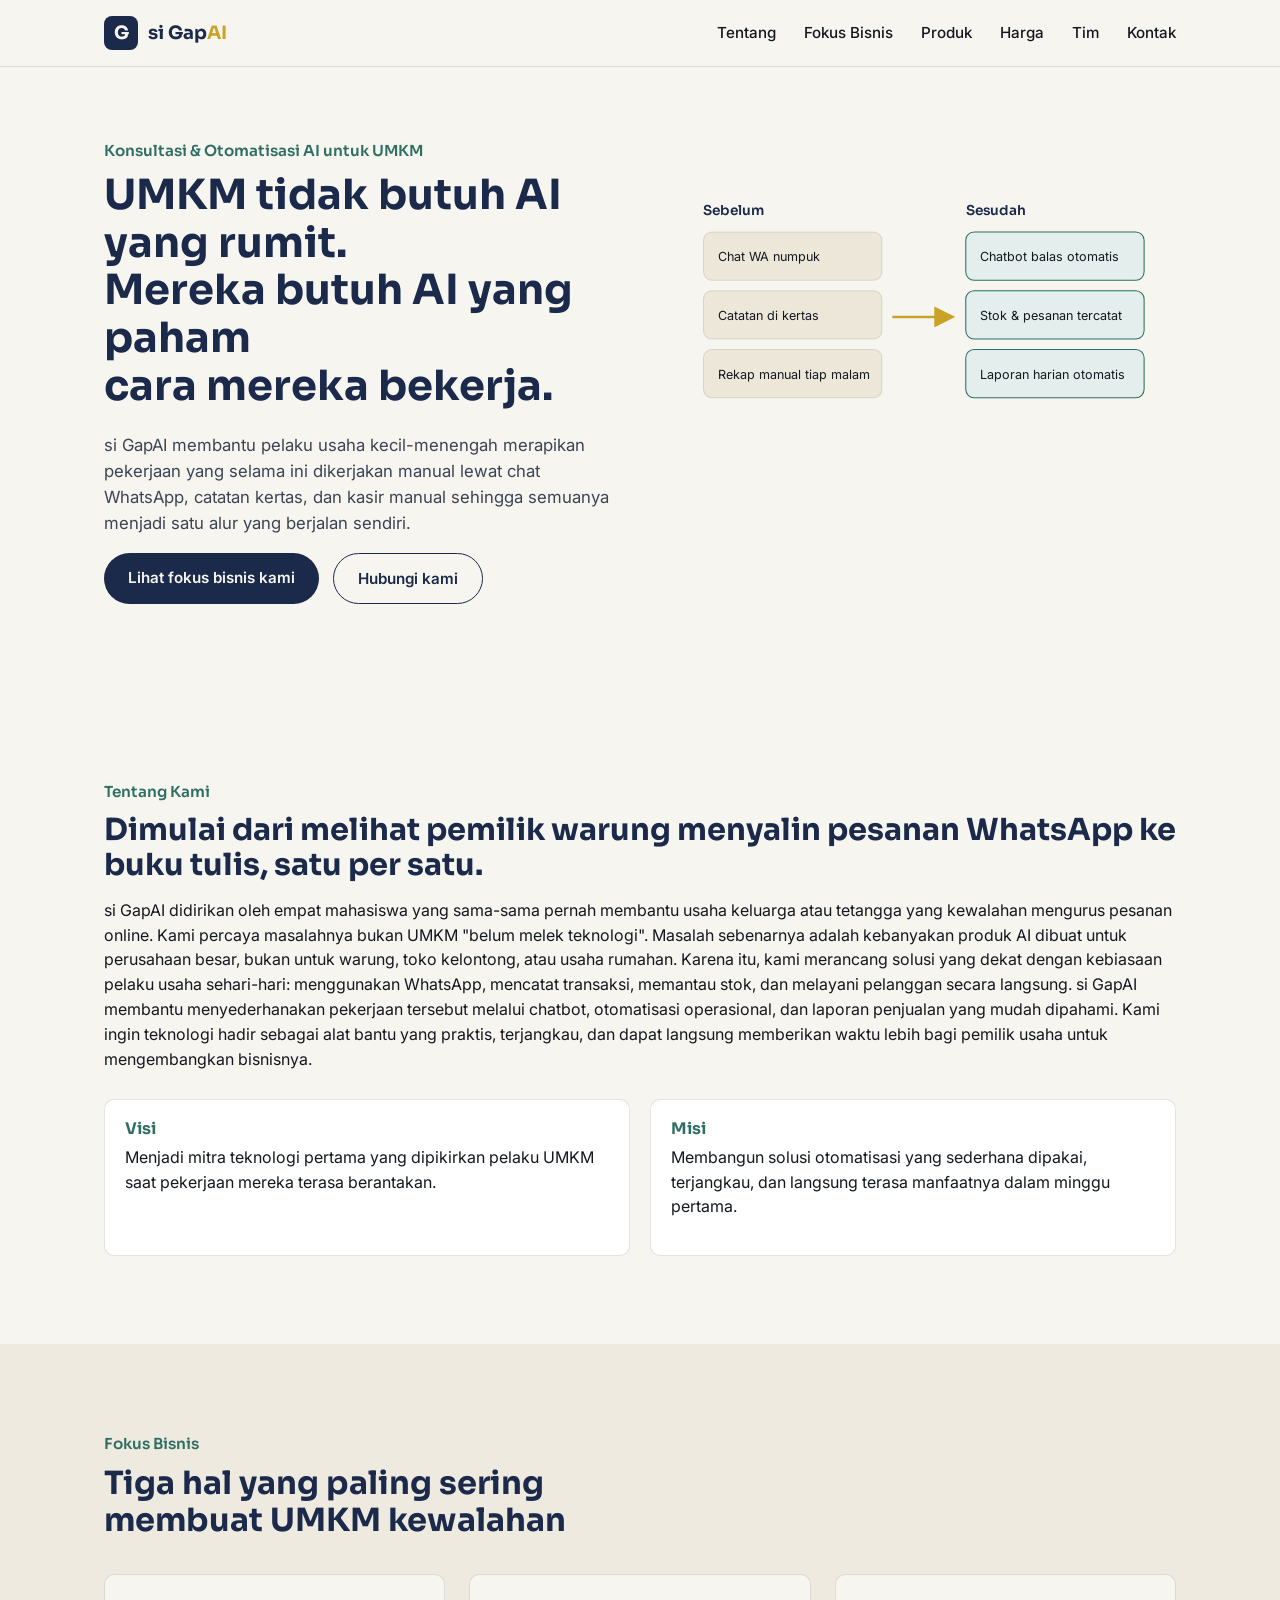
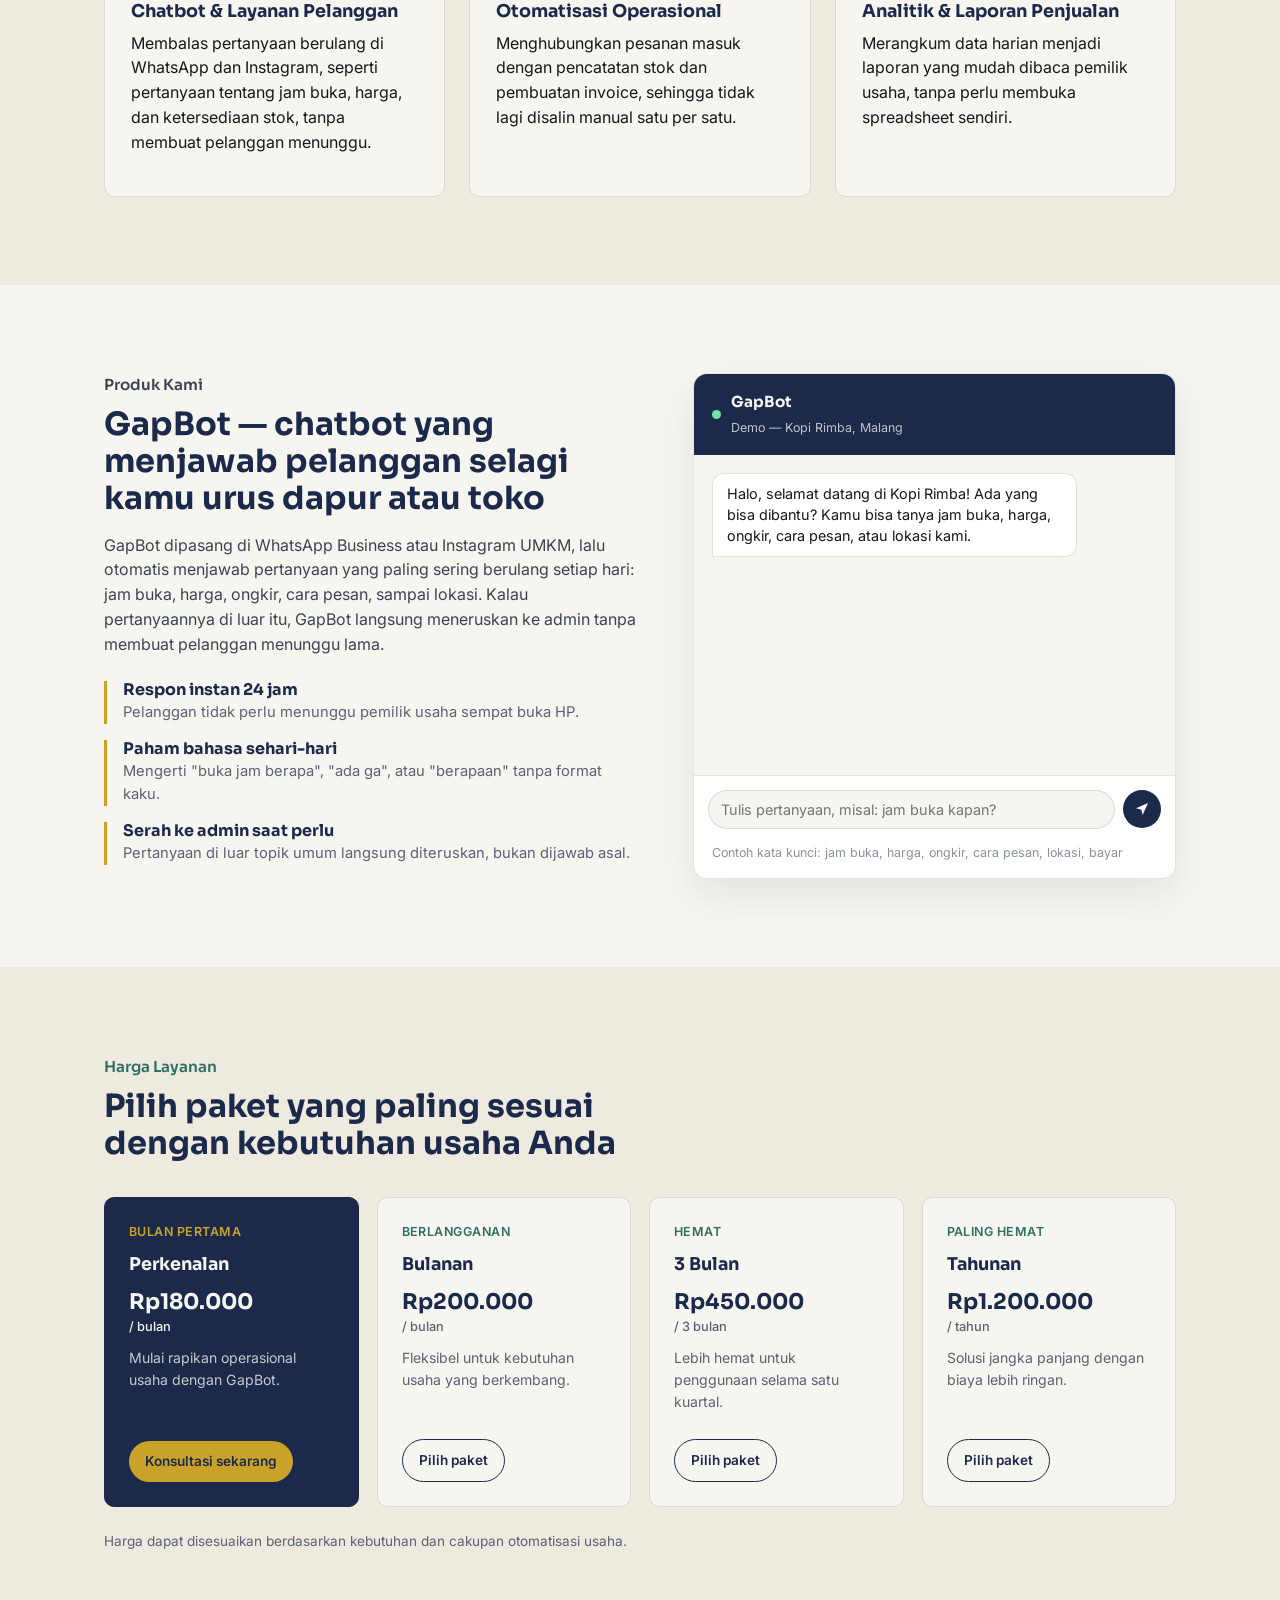
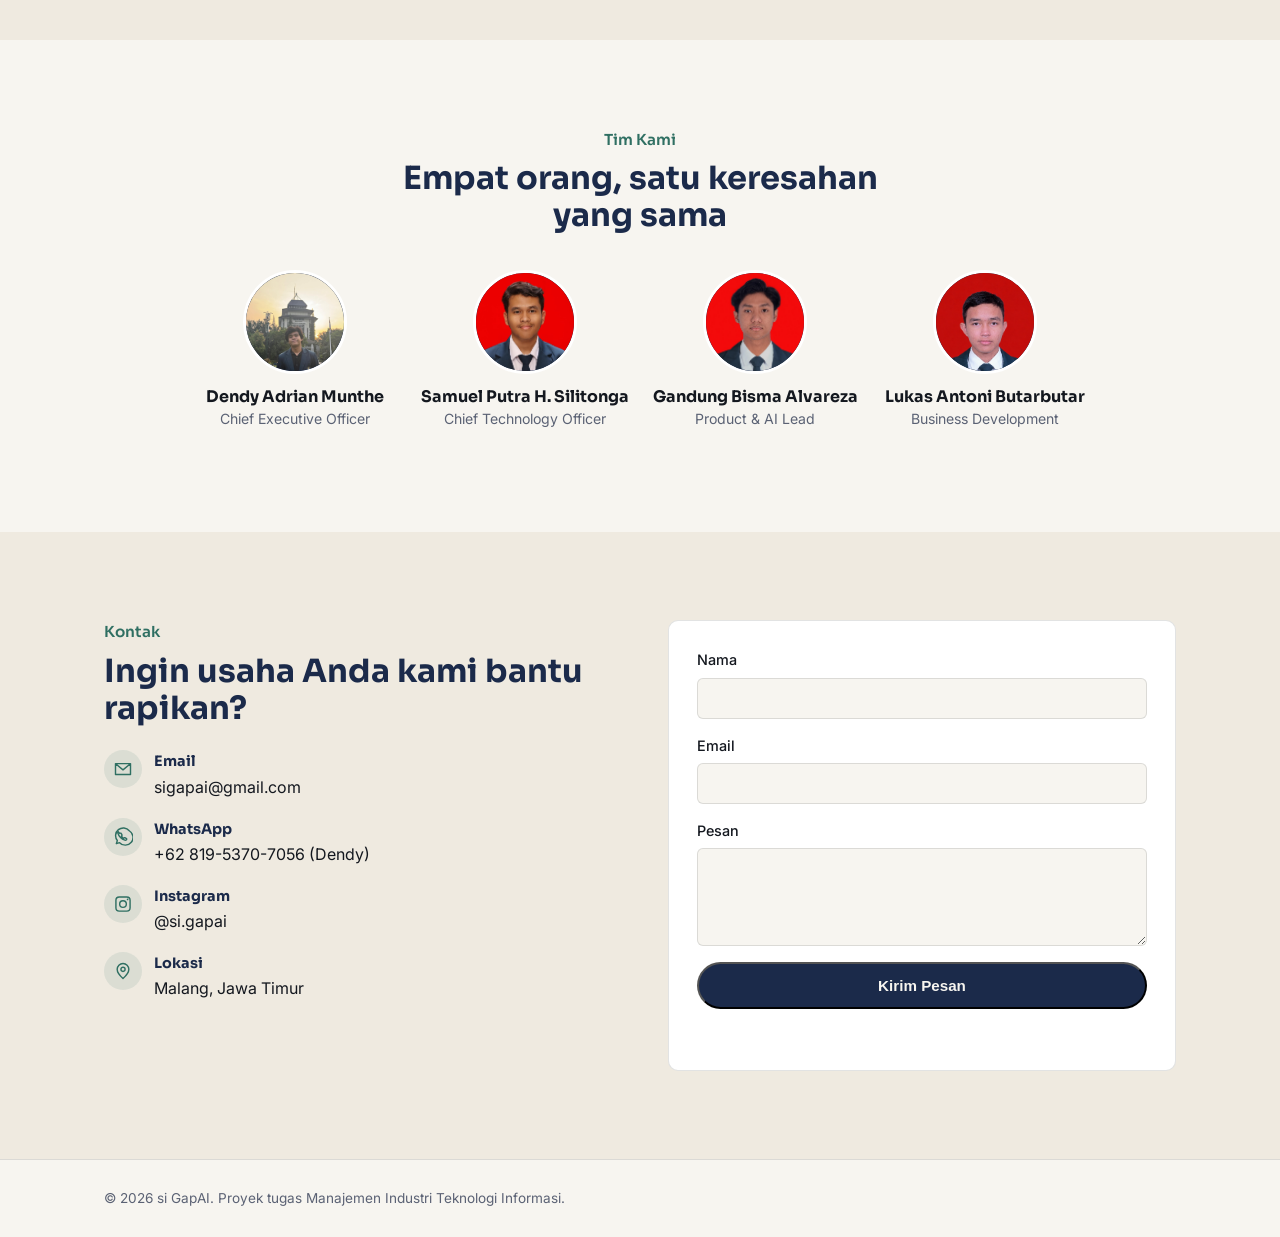
==== index.html @ 4e03546e "penambahan tampilan jasa" ====
<!DOCTYPE html>
<html lang="id">

<head>
  <meta charset="UTF-8">
  <meta name="viewport" content="width=device-width, initial-scale=1.0">
  <title>si GapAI - Konsultasi AI untuk UMKM</title>
  <link rel="preconnect" href="https://fonts.googleapis.com">
  <link rel="preconnect" href="https://fonts.gstatic.com" crossorigin>
  <link
    href="https://fonts.googleapis.com/css2?family=Sora:wght@400;600;700;800&family=Inter:wght@400;500;600&display=swap"
    rel="stylesheet">
  <link rel="stylesheet" href="style.css">
</head>

<body>

  <header class="site-header">
    <div class="wrap header-inner">
      <a href="#beranda" class="brand">
        <span class="brand-mark">G</span>
        <span class="brand-name">si Gap<span class="brand-dot">AI</span></span>
      </a>
      <nav class="main-nav" id="mainNav">
        <a href="#tentang">Tentang</a>
        <a href="#layanan">Fokus Bisnis</a>
        <a href="#produk">Produk</a>
        <a href="#harga">Harga</a>
        <a href="#tim">Tim</a>
        <a href="#kontak">Kontak</a>
      </nav>
      <button class="nav-toggle" id="navToggle" aria-label="Buka menu" aria-expanded="false">
        <span></span><span></span><span></span>
      </button>
    </div>
  </header>

  <main>

    <!-- HERO -->
    <section id="beranda" class="hero">
      <div class="wrap hero-grid">
        <div class="hero-copy">
          <p class="eyebrow">Konsultasi &amp; Otomatisasi AI untuk UMKM</p>
          <h1>UMKM tidak butuh AI yang rumit.<br>Mereka butuh AI yang paham<br>cara mereka bekerja.</h1>
          <p class="hero-sub">si GapAI membantu pelaku usaha kecil-menengah merapikan pekerjaan yang selama ini
            dikerjakan manual lewat chat WhatsApp, catatan kertas, dan kasir manual sehingga semuanya menjadi satu
            alur yang berjalan sendiri.</p>
          <div class="hero-cta">
            <a href="#layanan" class="btn btn-primary">Lihat fokus bisnis kami</a>
            <a href="#kontak" class="btn btn-ghost">Hubungi kami</a>
          </div>
        </div>

        <div class="hero-visual" aria-hidden="true">
          <svg viewBox="0 0 460 340" xmlns="http://www.w3.org/2000/svg" class="flow-svg">
            <!-- Sebelum -->
            <g class="flow-col">
              <text x="10" y="24" class="flow-label">Sebelum</text>
              <rect x="10" y="40" width="170" height="46" rx="8" class="card card-messy" />
              <text x="24" y="68" class="card-text">Chat WA numpuk</text>
              <rect x="10" y="96" width="170" height="46" rx="8" class="card card-messy" />
              <text x="24" y="124" class="card-text">Catatan di kertas</text>
              <rect x="10" y="152" width="170" height="46" rx="8" class="card card-messy" />
              <text x="24" y="180" class="card-text">Rekap manual tiap malam</text>
            </g>

            <!-- Arrow -->
            <path d="M190 121 L 245 121" class="flow-arrow" marker-end="url(#arrowhead)" />

            <!-- Sesudah -->
            <g class="flow-col">
              <text x="260" y="24" class="flow-label">Sesudah</text>
              <rect x="260" y="40" width="170" height="46" rx="8" class="card card-clean" />
              <text x="274" y="68" class="card-text">Chatbot balas otomatis</text>
              <rect x="260" y="96" width="170" height="46" rx="8" class="card card-clean" />
              <text x="274" y="124" class="card-text">Stok &amp; pesanan tercatat</text>
              <rect x="260" y="152" width="170" height="46" rx="8" class="card card-clean" />
              <text x="274" y="180" class="card-text">Laporan harian otomatis</text>
            </g>

            <defs>
              <marker id="arrowhead" markerWidth="8" markerHeight="8" refX="6" refY="4" orient="auto">
                <path d="M0,0 L8,4 L0,8 Z" fill="#C9A227" />
              </marker>
            </defs>
          </svg>
        </div>
      </div>
    </section>

    <!-- TENTANG -->
    <section id="tentang" class="section">
      <div class="wrap about-grid">
        <div class="about-text">
          <p class="eyebrow">Tentang Kami</p>
          <h2>Dimulai dari melihat pemilik warung menyalin pesanan WhatsApp ke buku tulis, satu per satu.</h2>
          <p class="about-description">si GapAI didirikan oleh empat mahasiswa yang sama-sama pernah membantu usaha
            keluarga atau tetangga yang kewalahan mengurus pesanan online. Kami percaya masalahnya bukan UMKM "belum
            melek teknologi". Masalah sebenarnya adalah kebanyakan produk AI dibuat untuk perusahaan besar, bukan untuk
            warung, toko kelontong, atau usaha rumahan. Karena itu, kami merancang solusi yang dekat dengan kebiasaan
            pelaku usaha sehari-hari: menggunakan WhatsApp, mencatat transaksi, memantau stok, dan melayani pelanggan
            secara langsung. si GapAI membantu menyederhanakan pekerjaan tersebut melalui chatbot, otomatisasi
            operasional, dan laporan penjualan yang mudah dipahami. Kami ingin teknologi hadir sebagai alat bantu yang
            praktis, terjangkau, dan dapat langsung memberikan waktu lebih bagi pemilik usaha untuk mengembangkan
            bisnisnya.</p>
          <div class="mission-grid">
            <div class="mission-card">
              <h3>Visi</h3>
              <p>Menjadi mitra teknologi pertama yang dipikirkan pelaku UMKM saat pekerjaan mereka terasa berantakan.
              </p>
            </div>
            <div class="mission-card">
              <h3>Misi</h3>
              <p>Membangun solusi otomatisasi yang sederhana dipakai, terjangkau, dan langsung terasa manfaatnya dalam
                minggu pertama.</p>
            </div>
          </div>
        </div>
      </div>
    </section>

    <!-- LAYANAN / FOKUS BISNIS -->
    <section id="layanan" class="section section-alt">
      <div class="wrap">
        <p class="eyebrow">Fokus Bisnis</p>
        <h2 class="section-title">Tiga hal yang paling sering membuat UMKM kewalahan</h2>
        <div class="service-grid">
          <article class="service-card">
            <h3>Chatbot &amp; Layanan Pelanggan</h3>
            <p>Membalas pertanyaan berulang di WhatsApp dan Instagram, seperti pertanyaan tentang jam buka, harga, dan
              ketersediaan stok, tanpa membuat pelanggan menunggu.</p>
          </article>
          <article class="service-card">
            <h3>Otomatisasi Operasional</h3>
            <p>Menghubungkan pesanan masuk dengan pencatatan stok dan pembuatan invoice, sehingga tidak lagi disalin
              manual satu per satu.</p>
          </article>
          <article class="service-card">
            <h3>Analitik &amp; Laporan Penjualan</h3>
            <p>Merangkum data harian menjadi laporan yang mudah dibaca pemilik usaha, tanpa perlu membuka spreadsheet
              sendiri.</p>
          </article>
        </div>
      </div>
    </section>

    <!-- PRODUK -->
    <section id="produk" class="section">
      <div class="wrap produk-grid">
        <div class="produk-copy">
          <p class="eyebrow">Produk Kami</p>
          <h2 class="section-title">GapBot — chatbot yang menjawab pelanggan selagi kamu urus dapur atau toko</h2>
          <p>GapBot dipasang di WhatsApp Business atau Instagram UMKM, lalu otomatis menjawab pertanyaan yang paling
            sering berulang setiap hari: jam buka, harga, ongkir, cara pesan, sampai lokasi. Kalau pertanyaannya di
            luar itu, GapBot langsung meneruskan ke admin tanpa membuat pelanggan menunggu lama.</p>
          <div class="produk-features">
            <div class="produk-feature">
              <h3>Respon instan 24 jam</h3>
              <p>Pelanggan tidak perlu menunggu pemilik usaha sempat buka HP.</p>
            </div>
            <div class="produk-feature">
              <h3>Paham bahasa sehari-hari</h3>
              <p>Mengerti "buka jam berapa", "ada ga", atau "berapaan" tanpa format kaku.</p>
            </div>
            <div class="produk-feature">
              <h3>Serah ke admin saat perlu</h3>
              <p>Pertanyaan di luar topik umum langsung diteruskan, bukan dijawab asal.</p>
            </div>
          </div>
        </div>

        <div class="demo-widget">
          <div class="demo-header">
            <span class="demo-dot"></span>
            <div>
              <strong>GapBot</strong>
              <span class="demo-sub">Demo — Kopi Rimba, Malang</span>
            </div>
          </div>
          <div class="demo-body" id="demoBody">
            <div class="demo-msg demo-msg-bot">
              Halo, selamat datang di Kopi Rimba! Ada yang bisa dibantu? Kamu bisa tanya jam buka, harga, ongkir, cara
              pesan, atau lokasi kami.
            </div>
          </div>
          <form class="demo-input" id="demoForm">
            <input type="text" id="demoInput" placeholder="Tulis pertanyaan, misal: jam buka kapan?" autocomplete="off">
            <button type="submit" aria-label="Kirim">
              <svg viewBox="0 0 24 24"><path d="M3 11l18-8-8 18-2-8-8-2Z" /></svg>
            </button>
          </form>
          <p class="demo-note">Contoh kata kunci: jam buka, harga, ongkir, cara pesan, lokasi, bayar</p>
        </div>
      </div>
    </section>

    <!-- HARGA -->
    <section id="harga" class="section section-alt">
      <div class="wrap">
        <p class="eyebrow">Harga Layanan</p>
        <h2 class="section-title">Pilih paket yang paling sesuai dengan kebutuhan usaha Anda</h2>
        <div class="pricing-grid">
          <article class="pricing-card pricing-card-featured">
            <p class="pricing-label">Bulan pertama</p>
            <h3>Perkenalan</h3>
            <p class="pricing-price">Rp180.000 <span>/ bulan</span></p>
            <p class="pricing-description">Mulai rapikan operasional usaha dengan GapBot.</p>
            <a href="#kontak" class="btn btn-primary">Konsultasi sekarang</a>
          </article>
          <article class="pricing-card">
            <p class="pricing-label">Berlangganan</p>
            <h3>Bulanan</h3>
            <p class="pricing-price">Rp200.000 <span>/ bulan</span></p>
            <p class="pricing-description">Fleksibel untuk kebutuhan usaha yang berkembang.</p>
            <a href="#kontak" class="btn btn-ghost">Pilih paket</a>
          </article>
          <article class="pricing-card">
            <p class="pricing-label">Hemat</p>
            <h3>3 Bulan</h3>
            <p class="pricing-price">Rp450.000 <span>/ 3 bulan</span></p>
            <p class="pricing-description">Lebih hemat untuk penggunaan selama satu kuartal.</p>
            <a href="#kontak" class="btn btn-ghost">Pilih paket</a>
          </article>
          <article class="pricing-card">
            <p class="pricing-label">Paling hemat</p>
            <h3>Tahunan</h3>
            <p class="pricing-price">Rp1.200.000 <span>/ tahun</span></p>
            <p class="pricing-description">Solusi jangka panjang dengan biaya lebih ringan.</p>
            <a href="#kontak" class="btn btn-ghost">Pilih paket</a>
          </article>
        </div>
        <p class="pricing-note">Harga dapat disesuaikan berdasarkan kebutuhan dan cakupan otomatisasi usaha.</p>
      </div>
    </section>

    <!-- TIM -->
    <section id="tim" class="section">
      <div class="wrap">
        <p class="eyebrow">Tim Kami</p>
        <h2 class="section-title">Empat orang, satu keresahan yang sama</h2>
        <div class="team-grid">
          <div class="team-card">
            <img class="team-photo" src="pfp/Dendy.jpeg" alt="Foto Dendy">
            <h3>Dendy Adrian Munthe</h3>
            <p class="team-role">Chief Executive Officer</p>
          </div>
          <div class="team-card">
            <img class="team-photo" src="pfp/samuel.jpeg" alt="Foto Samuel">
            <h3>Samuel Putra H. Silitonga</h3>
            <p class="team-role">Chief Technology Officer</p>
          </div>
          <div class="team-card">
            <img class="team-photo" src="pfp/alva.jpeg" alt="Foto Alva">
            <h3>Gandung Bisma Alvareza</h3>
            <p class="team-role">Product &amp; AI Lead</p>
          </div>
          <div class="team-card">
            <img class="team-photo" src="pfp/Lukas.jpeg" alt="Foto Lukas ">
            <h3>Lukas Antoni Butarbutar </h3>
            <p class="team-role">Business Development</p>
          </div>
        </div>
      </div>
    </section>

    <!-- KONTAK -->
    <section id="kontak" class="section section-alt">
      <div class="wrap kontak-grid">
        <div>
          <p class="eyebrow">Kontak</p>
          <h2 class="section-title">Ingin usaha Anda kami bantu rapikan?</h2>
          <ul class="contact-list">
            <li>
              <span class="contact-icon" aria-hidden="true">
                <svg viewBox="0 0 24 24" role="img"><path d="M3 5.5h18v13H3zM3.5 6l8.5 7 8.5-7" /></svg>
              </span>
              <span><strong>Email</strong>sigapai@gmail.com</span>
            </li>
            <li>
              <span class="contact-icon" aria-hidden="true">
                <svg viewBox="0 0 24 24" role="img"><path d="M19.5 4.5A9.2 9.2 0 0 0 5.2 16.2L4 20l3.9-1.2A9.3 9.3 0 1 0 19.5 4.5Z" /><path d="M8.2 7.7c.2-.4.4-.4.7-.4h.6c.2 0 .4.1.5.4l.8 1.9c.1.3.1.5-.1.7l-.6.7c.6 1.1 1.5 2 2.6 2.6l.7-.6c.2-.2.4-.2.7-.1l1.9.8c.3.1.4.3.4.5v.6c0 .3-.1.5-.4.7-.5.3-1.2.4-1.8.2-2.1-.6-3.8-1.7-5.2-3.2-1.5-1.4-2.6-3.1-3.2-5.2-.2-.6-.1-1.3.2-1.8Z" /></svg>
              </span>
              <span><strong>WhatsApp</strong>+62 819-5370-7056 (Dendy)</span>
            </li>
            <li>
              <span class="contact-icon" aria-hidden="true">
                <svg viewBox="0 0 24 24" role="img"><rect x="3.5" y="3.5" width="17" height="17" rx="4" /><circle cx="12" cy="12" r="4" /><circle cx="17.5" cy="6.5" r="1" class="icon-fill" /></svg>
              </span>
              <span><strong>Instagram</strong>@si.gapai</span>
            </li>
            <li>
              <span class="contact-icon" aria-hidden="true">
                <svg viewBox="0 0 24 24" role="img"><path d="M19 10c0 5-7 11-7 11S5 15 5 10a7 7 0 1 1 14 0Z" /><circle cx="12" cy="10" r="2.5" /></svg>
              </span>
              <span><strong>Lokasi</strong>Malang, Jawa Timur</span>
            </li>
          </ul>
        </div>
        <form class="contact-form" id="contactForm">
          <label>Nama
            <input type="text" name="nama" required>
          </label>
          <label>Email
            <input type="email" name="email" required>
          </label>
          <label>Pesan
            <textarea name="pesan" rows="4" required></textarea>
          </label>
          <button type="submit" class="btn btn-primary">Kirim Pesan</button>
          <p class="form-note" id="formNote"></p>
        </form>
      </div>
    </section>

  </main>

  <footer class="site-footer">
    <div class="wrap">
      <p>&copy; 2026 si GapAI. Proyek tugas Manajemen Industri Teknologi Informasi.</p>
    </div>
  </footer>

  <script src="script.js"></script>
</body>

</html>
---- style.css ----
:root {
  --ink: #14181F;
  --indigo: #1B2A4A;
  --indigo-soft: #24365E;
  --cream: #F7F5F0;
  --gold: #C9A227;
  --teal: #2F6F62;
  --line: rgba(20, 24, 31, 0.12);
  --radius: 10px;
  --font-display: 'Sora', sans-serif;
  --font-body: 'Inter', sans-serif;
}

* { box-sizing: border-box; }

html { scroll-behavior: smooth; }

body {
  margin: 0;
  font-family: var(--font-body);
  color: var(--ink);
  background: var(--cream);
  line-height: 1.55;
}

h1, h2, h3 {
  font-family: var(--font-display);
  line-height: 1.15;
  margin: 0 0 0.5em;
}

p { margin: 0 0 1em; }

a { color: inherit; }

.wrap {
  max-width: 1120px;
  margin: 0 auto;
  padding: 0 24px;
}

.eyebrow {
  font-family: var(--font-display);
  font-weight: 600;
  color: var(--teal);
  margin-bottom: 0.6em;
  font-size: 0.95rem;
}

/* HEADER */
.site-header {
  position: sticky;
  top: 0;
  z-index: 50;
  background: rgba(247, 245, 240, 0.92);
  backdrop-filter: blur(6px);
  border-bottom: 1px solid var(--line);
}

.header-inner {
  display: flex;
  align-items: center;
  justify-content: space-between;
  padding-top: 16px;
  padding-bottom: 16px;
}

.brand {
  display: flex;
  align-items: center;
  gap: 10px;
  text-decoration: none;
  font-family: var(--font-display);
  font-weight: 700;
  font-size: 1.15rem;
  color: var(--indigo);
}

.brand-mark {
  display: grid;
  place-items: center;
  width: 34px;
  height: 34px;
  border-radius: 8px;
  background: var(--indigo);
  color: var(--cream);
}

.brand-dot { color: var(--gold); }

.main-nav { display: flex; gap: 28px; }

.main-nav a {
  text-decoration: none;
  font-weight: 500;
  font-size: 0.95rem;
  color: var(--ink);
}

.main-nav a:hover { color: var(--teal); }

.nav-toggle {
  display: none;
  flex-direction: column;
  gap: 5px;
  background: none;
  border: none;
  cursor: pointer;
  padding: 6px;
}

.nav-toggle span {
  width: 22px;
  height: 2px;
  background: var(--ink);
}

/* HERO */
.hero { padding: 72px 0 88px; }

.hero-grid {
  display: grid;
  grid-template-columns: 1.05fr 0.95fr;
  gap: 56px;
  align-items: center;
}

.hero h1 {
  font-size: clamp(1.9rem, 3.4vw, 2.6rem);
  color: var(--indigo);
}

.hero-sub {
  max-width: 46ch;
  color: #3C4453;
  font-size: 1.05rem;
}

.hero-cta { display: flex; gap: 14px; margin-top: 8px; flex-wrap: wrap; }

.btn {
  display: inline-block;
  padding: 13px 24px;
  border-radius: 999px;
  font-weight: 600;
  text-decoration: none;
  font-size: 0.95rem;
  transition: transform 0.15s ease;
}

.btn-primary { background: var(--indigo); color: var(--cream); }
.btn-primary:hover { background: var(--indigo-soft); }

.btn-ghost {
  background: transparent;
  border: 1.5px solid var(--indigo);
  color: var(--indigo);
}
.btn-ghost:hover { background: rgba(27, 42, 74, 0.06); }

.flow-svg { width: 100%; height: auto; }
.flow-label {
  font-family: var(--font-display);
  font-weight: 600;
  font-size: 13px;
  fill: var(--indigo);
}
.card-messy { fill: #EDE7DA; stroke: var(--line); }
.card-clean { fill: #E4EEEC; stroke: var(--teal); }
.card-text {
  font-family: var(--font-body);
  font-size: 12px;
  fill: var(--ink);
}
.flow-arrow { stroke: var(--gold); stroke-width: 2.5; fill: none; }

/* SECTIONS */
.section { padding: 88px 0; }
.section-alt { background: #EFEAE0; }

.section-title {
  font-size: clamp(1.5rem, 2.6vw, 2rem);
  color: var(--indigo);
  max-width: 22ch;
}

/* ABOUT */
.about-grid {
  display: grid;
  grid-template-columns: minmax(0, 1fr);
}

.about-text h2 {
  font-size: clamp(1.4rem, 2.4vw, 1.9rem);
  color: var(--indigo);
}

.about-description {
  text-align: left;
  text-justify: inter-word;
}

.mission-grid {
  display: grid;
  grid-template-columns: 1fr 1fr;
  gap: 20px;
  margin-top: 28px;
}

.mission-card {
  background: white;
  border: 1px solid var(--line);
  border-radius: var(--radius);
  padding: 20px;
}

.mission-card h3 {
  font-size: 1rem;
  color: var(--teal);
  margin-bottom: 6px;
}

.timeline {
  list-style: none;
  margin: 0;
  padding: 0 0 0 22px;
  border-left: 2px solid var(--line);
}

.timeline li {
  position: relative;
  padding: 0 0 32px 22px;
}

.timeline li:last-child { padding-bottom: 0; }

.tl-dot {
  position: absolute;
  left: -29px;
  top: 4px;
  width: 12px;
  height: 12px;
  border-radius: 50%;
  background: var(--gold);
  border: 2px solid var(--cream);
}

.tl-year {
  display: block;
  font-family: var(--font-display);
  font-weight: 700;
  color: var(--indigo);
  margin-bottom: 4px;
}

/* PRODUK */
.produk-grid {
  display: grid;
  grid-template-columns: 1.05fr 0.95fr;
  gap: 56px;
  align-items: start;
}

.produk-copy p { color: #3C4453; }

.produk-features {
  display: grid;
  gap: 16px;
  margin-top: 24px;
}

.produk-feature {
  border-left: 3px solid var(--gold);
  padding-left: 16px;
}

.produk-feature h3 {
  font-size: 1rem;
  color: var(--indigo);
  margin-bottom: 2px;
}

.produk-feature p {
  margin: 0;
  font-size: 0.92rem;
  color: #5B6274;
}

.demo-widget {
  background: white;
  border: 1px solid var(--line);
  border-radius: 14px;
  overflow: hidden;
  box-shadow: 0 16px 36px rgba(20, 24, 31, 0.08);
  display: flex;
  flex-direction: column;
}

.demo-header {
  display: flex;
  align-items: center;
  gap: 10px;
  padding: 16px 18px;
  background: var(--indigo);
  color: var(--cream);
}

.demo-header strong {
  font-family: var(--font-display);
  display: block;
  font-size: 0.95rem;
}

.demo-sub {
  font-size: 0.78rem;
  opacity: 0.75;
}

.demo-dot {
  width: 9px;
  height: 9px;
  border-radius: 50%;
  background: #6FE3A3;
  flex-shrink: 0;
}

.demo-body {
  padding: 18px;
  display: flex;
  flex-direction: column;
  gap: 10px;
  height: 320px;
  overflow-y: auto;
  background: var(--cream);
}

.demo-msg {
  max-width: 82%;
  padding: 10px 14px;
  border-radius: 12px;
  font-size: 0.9rem;
  line-height: 1.45;
}

.demo-msg-bot {
  align-self: flex-start;
  background: white;
  border: 1px solid var(--line);
  border-bottom-left-radius: 2px;
}

.demo-msg-user {
  align-self: flex-end;
  background: var(--indigo);
  color: var(--cream);
  border-bottom-right-radius: 2px;
}

.demo-msg-typing {
  align-self: flex-start;
  background: white;
  border: 1px solid var(--line);
  border-bottom-left-radius: 2px;
  display: flex;
  gap: 4px;
  padding: 12px 14px;
}

.demo-msg-typing span {
  width: 6px;
  height: 6px;
  border-radius: 50%;
  background: #A8AFBD;
  animation: typingBounce 1s infinite ease-in-out;
}

.demo-msg-typing span:nth-child(2) { animation-delay: 0.15s; }
.demo-msg-typing span:nth-child(3) { animation-delay: 0.3s; }

@keyframes typingBounce {
  0%, 60%, 100% { transform: translateY(0); opacity: 0.5; }
  30% { transform: translateY(-3px); opacity: 1; }
}

.demo-input {
  display: flex;
  gap: 8px;
  padding: 14px;
  border-top: 1px solid var(--line);
  background: white;
}

.demo-input input {
  flex: 1;
  font-family: var(--font-body);
  font-size: 0.9rem;
  padding: 10px 12px;
  border: 1px solid var(--line);
  border-radius: 999px;
  background: var(--cream);
}

.demo-input input:focus {
  outline: 2px solid var(--teal);
  outline-offset: 1px;
}

.demo-input button {
  display: grid;
  place-items: center;
  width: 38px;
  height: 38px;
  flex-shrink: 0;
  border: none;
  border-radius: 50%;
  background: var(--indigo);
  cursor: pointer;
}

.demo-input button svg {
  width: 16px;
  height: 16px;
  fill: var(--cream);
}

.demo-note {
  padding: 0 18px 16px;
  margin: 0;
  font-size: 0.78rem;
  color: #8990A0;
  background: white;
}

/* SERVICES */
.service-grid {
  display: grid;
  grid-template-columns: repeat(3, 1fr);
  gap: 24px;
  margin-top: 36px;
}

.service-card {
  background: var(--cream);
  border: 1px solid var(--line);
  border-radius: var(--radius);
  padding: 26px;
}

.service-card h3 {
  font-size: 1.1rem;
  color: var(--indigo);
}

.service-note {
  margin-top: 28px;
  color: #5B6274;
  font-size: 0.92rem;
}

/* PRICING */
.pricing-grid {
  display: grid;
  grid-template-columns: repeat(4, 1fr);
  gap: 18px;
  margin-top: 36px;
}

.pricing-card {
  display: flex;
  flex-direction: column;
  align-items: flex-start;
  background: var(--cream);
  border: 1px solid var(--line);
  border-radius: var(--radius);
  padding: 24px;
}

.pricing-card-featured {
  background: var(--indigo);
  color: var(--cream);
  border-color: var(--indigo);
}

.pricing-label {
  margin-bottom: 12px;
  font-size: 0.78rem;
  font-weight: 600;
  color: var(--teal);
  text-transform: uppercase;
  letter-spacing: 0.04em;
}

.pricing-card-featured .pricing-label { color: var(--gold); }

.pricing-card h3 {
  color: var(--indigo);
  font-size: 1.1rem;
  margin-bottom: 14px;
}

.pricing-card-featured h3 { color: var(--cream); }

.pricing-price {
  margin-bottom: 12px;
  color: var(--indigo);
  font-family: var(--font-display);
  font-size: 1.35rem;
  font-weight: 700;
  line-height: 1.25;
}

.pricing-price span {
  display: block;
  margin-top: 4px;
  color: #5B6274;
  font-family: var(--font-body);
  font-size: 0.8rem;
  font-weight: 500;
}

.pricing-card-featured .pricing-price,
.pricing-card-featured .pricing-price span { color: var(--cream); }

.pricing-description {
  flex: 1;
  color: #5B6274;
  font-size: 0.88rem;
}

.pricing-card-featured .pricing-description { color: rgba(247, 245, 240, 0.78); }

.pricing-card .btn {
  margin-top: 12px;
  padding: 10px 16px;
  font-size: 0.85rem;
}

.pricing-card-featured .btn-primary {
  background: var(--gold);
  color: var(--indigo);
}

.pricing-note {
  margin: 24px 0 0;
  color: #5B6274;
  font-size: 0.85rem;
}

/* TEAM */
#tim .eyebrow,
#tim .section-title {
  margin-left: auto;
  margin-right: auto;
  text-align: center;
}

.team-grid {
  display: grid;
  grid-template-columns: repeat(4, minmax(0, 1fr));
  gap: 20px;
  max-width: 900px;
  margin: 36px auto 0;
}

.team-card { text-align: center; }

.team-photo {
  width: 104px;
  height: 104px;
  margin: 0 auto 14px;
  border-radius: 50%;
  background: var(--indigo);
  color: var(--cream);
  display: grid;
  place-items: center;
  object-fit: cover;
  object-position: center 0%;
  border: 3px solid white;
}

.team-card h3 { font-size: 1rem; margin-bottom: 2px; }
.team-role { font-size: 0.88rem; color: #5B6274; }

/* CONTACT */
.kontak-grid {
  display: grid;
  grid-template-columns: 1fr 1fr;
  gap: 56px;
}

.contact-list {
  list-style: none;
  margin: 24px 0 0;
  padding: 0;
  display: grid;
  gap: 18px;
}

.contact-list li {
  display: flex;
  align-items: flex-start;
  gap: 12px;
}

.contact-icon {
  display: grid;
  place-items: center;
  flex: 0 0 38px;
  width: 38px;
  height: 38px;
  border-radius: 50%;
  color: var(--teal);
  background: rgba(47, 111, 98, 0.1);
}

.contact-icon svg {
  width: 20px;
  height: 20px;
  fill: none;
  stroke: currentColor;
  stroke-linecap: round;
  stroke-linejoin: round;
  stroke-width: 1.7;
}

.contact-icon .icon-fill {
  fill: currentColor;
  stroke: none;
}

.contact-list strong {
  display: block;
  font-family: var(--font-display);
  color: var(--indigo);
  font-size: 0.9rem;
  margin-bottom: 2px;
}

.contact-form {
  background: white;
  border: 1px solid var(--line);
  border-radius: var(--radius);
  padding: 28px;
  display: grid;
  gap: 16px;
}

.contact-form label {
  display: grid;
  gap: 6px;
  font-size: 0.9rem;
  font-weight: 500;
}

.contact-form input,
.contact-form textarea {
  font-family: var(--font-body);
  font-size: 0.95rem;
  padding: 10px 12px;
  border: 1px solid var(--line);
  border-radius: 6px;
  background: var(--cream);
}

.contact-form input:focus,
.contact-form textarea:focus {
  outline: 2px solid var(--teal);
  outline-offset: 1px;
}

.form-note {
  font-size: 0.88rem;
  color: var(--teal);
  min-height: 1.2em;
  margin: 0;
}

/* FOOTER */
.site-footer {
  padding: 28px 0;
  border-top: 1px solid var(--line);
}

.site-footer p {
  margin: 0;
  font-size: 0.85rem;
  color: #5B6274;
}

/* RESPONSIVE */
@media (max-width: 860px) {
  .hero-grid, .about-grid, .kontak-grid, .produk-grid { grid-template-columns: 1fr; }
  .service-grid, .pricing-grid { grid-template-columns: 1fr 1fr; }
  .team-grid { grid-template-columns: repeat(3, 1fr); }
  .main-nav {
    display: none;
    position: absolute;
    top: 100%;
    left: 0;
    right: 0;
    background: var(--cream);
    flex-direction: column;
    gap: 0;
    border-bottom: 1px solid var(--line);
  }
  .main-nav.open { display: flex; }
  .main-nav a { padding: 14px 24px; border-top: 1px solid var(--line); }
  .nav-toggle { display: flex; }
}

@media (max-width: 560px) {
  .service-grid, .pricing-grid { grid-template-columns: 1fr; }
  .team-grid { grid-template-columns: repeat(2, 1fr); }
  .mission-grid { grid-template-columns: 1fr; }
}

@media (prefers-reduced-motion: reduce) {
  html { scroll-behavior: auto; }
  .btn { transition: none; }
}
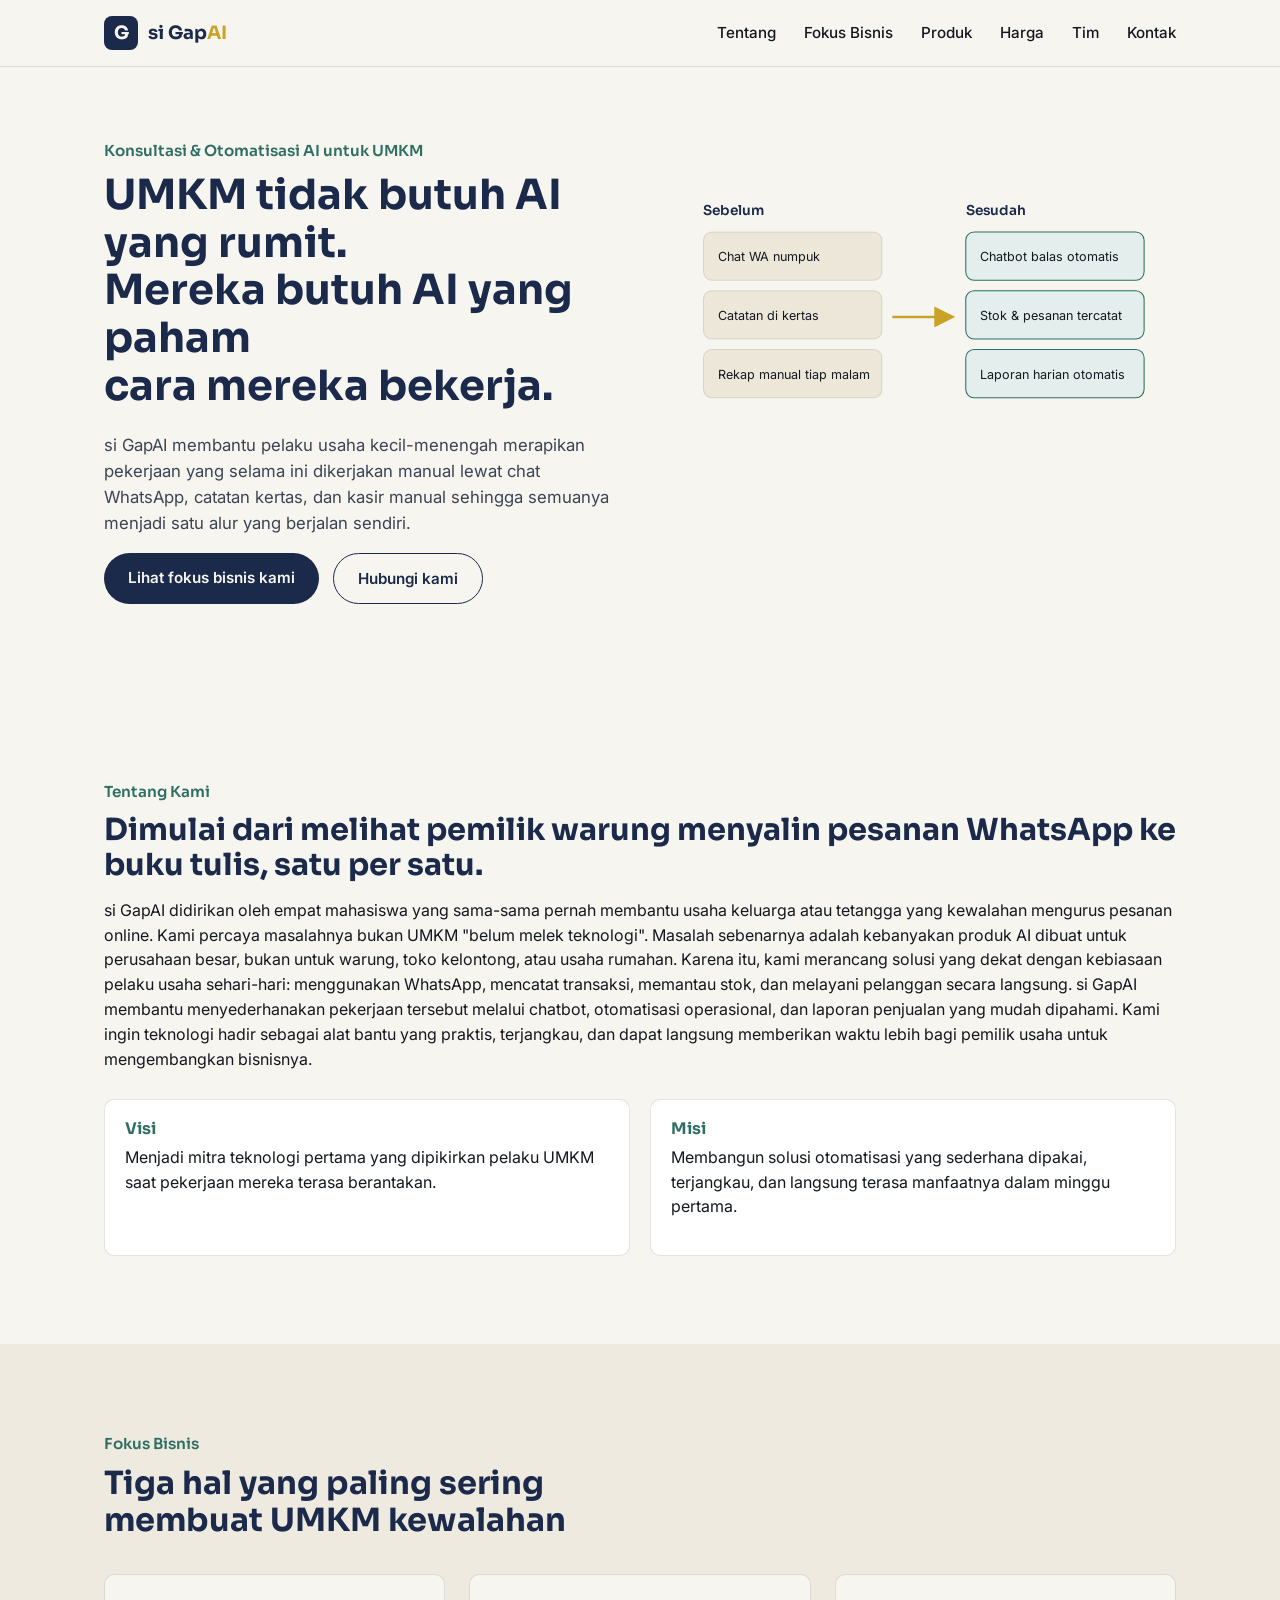
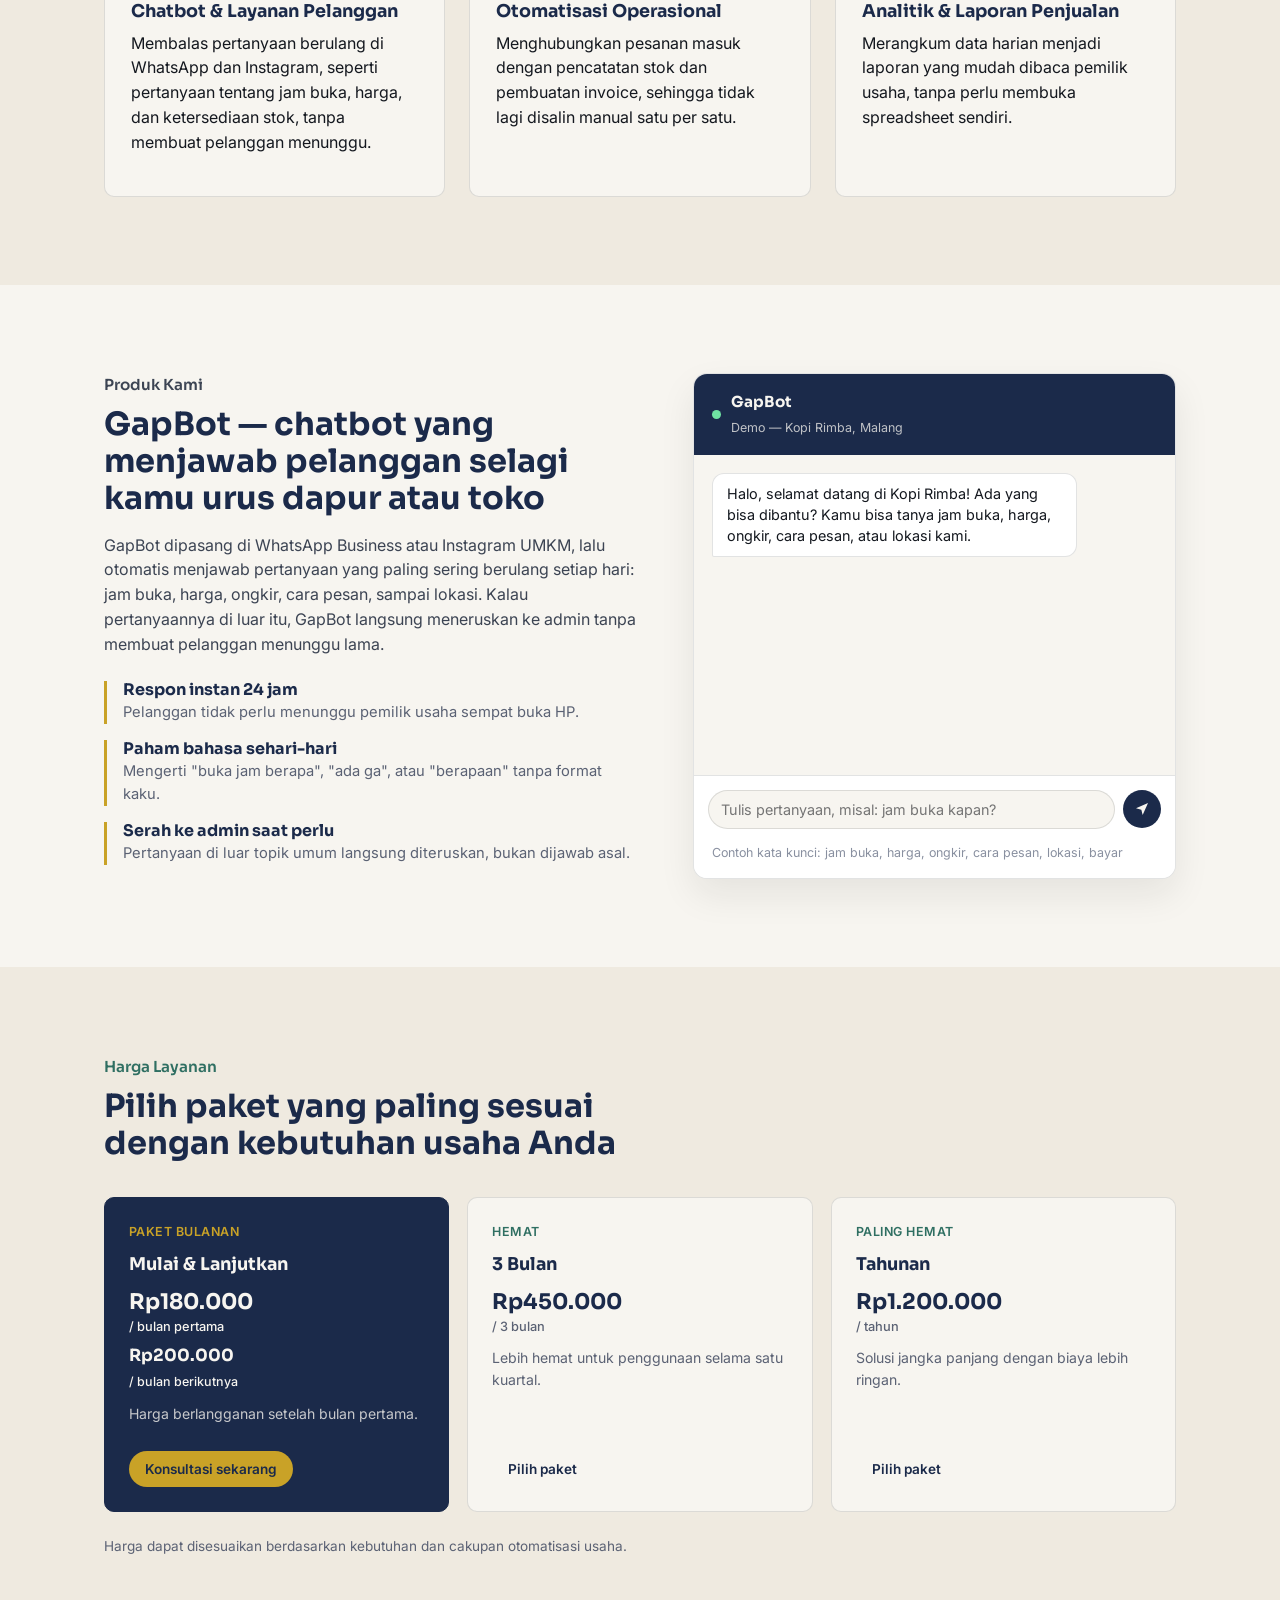
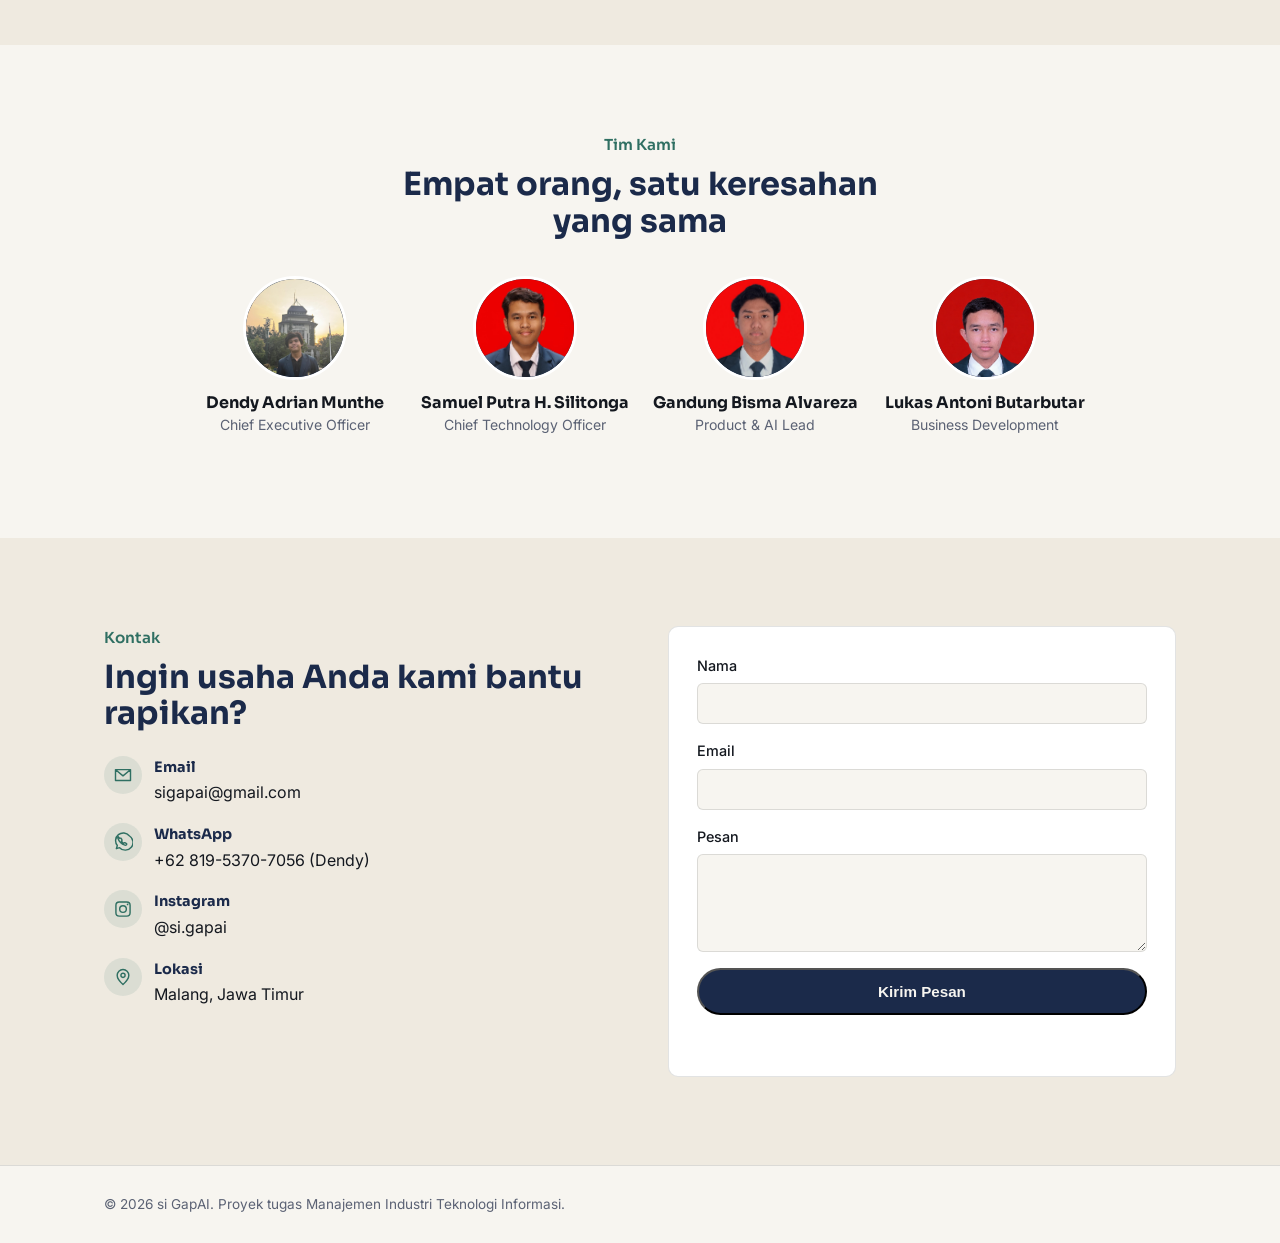
==== commit f1d1c3da: "penambahan tampilan jasa" ====
--- a/index.html
+++ b/index.html
@@ -10,7 +10,7 @@
   <link
     href="https://fonts.googleapis.com/css2?family=Sora:wght@400;600;700;800&family=Inter:wght@400;500;600&display=swap"
     rel="stylesheet">
-  <link rel="stylesheet" href="style.css">
+  <link rel="stylesheet" href="/style.css">
 </head>
 
 <body>
@@ -202,32 +202,26 @@
         <h2 class="section-title">Pilih paket yang paling sesuai dengan kebutuhan usaha Anda</h2>
         <div class="pricing-grid">
           <article class="pricing-card pricing-card-featured">
-            <p class="pricing-label">Bulan pertama</p>
-            <h3>Perkenalan</h3>
-            <p class="pricing-price">Rp180.000 <span>/ bulan</span></p>
-            <p class="pricing-description">Mulai rapikan operasional usaha dengan GapBot.</p>
-            <a href="#kontak" class="btn btn-primary">Konsultasi sekarang</a>
-          </article>
-          <article class="pricing-card">
-            <p class="pricing-label">Berlangganan</p>
-            <h3>Bulanan</h3>
-            <p class="pricing-price">Rp200.000 <span>/ bulan</span></p>
-            <p class="pricing-description">Fleksibel untuk kebutuhan usaha yang berkembang.</p>
-            <a href="#kontak" class="btn btn-ghost">Pilih paket</a>
+            <p class="pricing-label">Paket bulanan</p>
+            <h3>Mulai &amp; Lanjutkan</h3>
+            <p class="pricing-price">Rp180.000 <span>/ bulan pertama</span></p>
+            <p class="pricing-followup">Rp200.000 <span>/ bulan berikutnya</span></p>
+            <p class="pricing-description">Harga berlangganan setelah bulan pertama.</p>
+            <button type="button" class="btn btn-primary pricing-trigger" data-package="Paket Bulanan">Konsultasi sekarang</button>
           </article>
           <article class="pricing-card">
             <p class="pricing-label">Hemat</p>
             <h3>3 Bulan</h3>
             <p class="pricing-price">Rp450.000 <span>/ 3 bulan</span></p>
             <p class="pricing-description">Lebih hemat untuk penggunaan selama satu kuartal.</p>
-            <a href="#kontak" class="btn btn-ghost">Pilih paket</a>
+            <button type="button" class="btn btn-ghost pricing-trigger" data-package="Paket 3 Bulan">Pilih paket</button>
           </article>
           <article class="pricing-card">
             <p class="pricing-label">Paling hemat</p>
             <h3>Tahunan</h3>
             <p class="pricing-price">Rp1.200.000 <span>/ tahun</span></p>
             <p class="pricing-description">Solusi jangka panjang dengan biaya lebih ringan.</p>
-            <a href="#kontak" class="btn btn-ghost">Pilih paket</a>
+            <button type="button" class="btn btn-ghost pricing-trigger" data-package="Paket Tahunan">Pilih paket</button>
           </article>
         </div>
         <p class="pricing-note">Harga dapat disesuaikan berdasarkan kebutuhan dan cakupan otomatisasi usaha.</p>
@@ -321,6 +315,20 @@
     </div>
   </footer>
 
+  <div class="pricing-modal" id="pricingModal" role="dialog" aria-modal="true" aria-labelledby="pricingModalTitle" hidden>
+    <div class="pricing-modal-backdrop" data-modal-close></div>
+    <div class="pricing-modal-content">
+      <button type="button" class="pricing-modal-close" id="pricingModalClose" aria-label="Tutup pop-up">&times;</button>
+      <p class="eyebrow">Paket dipilih</p>
+      <h2 id="pricingModalTitle">Paket Layanan</h2>
+      <p>Anda memilih <strong id="selectedPackage">paket layanan</strong>. Hubungi kami untuk konsultasi dan proses berlangganan.</p>
+      <div class="pricing-modal-actions">
+        <a href="#kontak" class="btn btn-primary" id="pricingModalContact">Lanjut ke kontak</a>
+        <button type="button" class="btn btn-ghost" data-modal-close>Tutup</button>
+      </div>
+    </div>
+  </div>
+
   <script src="script.js"></script>
 </body>
 
--- a/style.css
+++ b/style.css
@@ -460,7 +460,7 @@
 /* PRICING */
 .pricing-grid {
   display: grid;
-  grid-template-columns: repeat(4, 1fr);
+  grid-template-columns: repeat(3, 1fr);
   gap: 18px;
   margin-top: 36px;
 }
@@ -521,6 +521,26 @@
 .pricing-card-featured .pricing-price,
 .pricing-card-featured .pricing-price span { color: var(--cream); }
 
+.pricing-followup {
+  margin: -4px 0 12px;
+  color: var(--indigo);
+  font-family: var(--font-display);
+  font-size: 1.05rem;
+  font-weight: 700;
+}
+
+.pricing-followup span {
+  display: block;
+  margin-top: 3px;
+  color: #5B6274;
+  font-family: var(--font-body);
+  font-size: 0.78rem;
+  font-weight: 500;
+}
+
+.pricing-card-featured .pricing-followup,
+.pricing-card-featured .pricing-followup span { color: var(--cream); }
+
 .pricing-description {
   flex: 1;
   color: #5B6274;
@@ -544,6 +564,72 @@
   margin: 24px 0 0;
   color: #5B6274;
   font-size: 0.85rem;
+}
+
+.pricing-card .pricing-trigger {
+  border: 0;
+  cursor: pointer;
+  font-family: var(--font-body);
+}
+
+.pricing-modal[hidden] { display: none; }
+
+.pricing-modal {
+  position: fixed;
+  inset: 0;
+  z-index: 100;
+  display: grid;
+  place-items: center;
+  padding: 24px;
+}
+
+.pricing-modal-backdrop {
+  position: absolute;
+  inset: 0;
+  background: rgba(20, 24, 31, 0.58);
+}
+
+.pricing-modal-content {
+  position: relative;
+  width: min(100%, 480px);
+  padding: 32px;
+  background: var(--cream);
+  border: 1px solid var(--line);
+  border-radius: 14px;
+  box-shadow: 0 20px 50px rgba(20, 24, 31, 0.24);
+}
+
+.pricing-modal-content h2 {
+  color: var(--indigo);
+  font-size: 1.5rem;
+}
+
+.pricing-modal-content p:not(.eyebrow) {
+  color: #5B6274;
+}
+
+.pricing-modal-close {
+  position: absolute;
+  top: 12px;
+  right: 16px;
+  border: 0;
+  background: transparent;
+  color: var(--indigo);
+  cursor: pointer;
+  font-size: 1.8rem;
+  line-height: 1;
+}
+
+.pricing-modal-actions {
+  display: flex;
+  gap: 12px;
+  flex-wrap: wrap;
+  margin-top: 24px;
+}
+
+.pricing-modal-actions .btn {
+  border: 1.5px solid var(--indigo);
+  cursor: pointer;
 }
 
 /* TEAM */
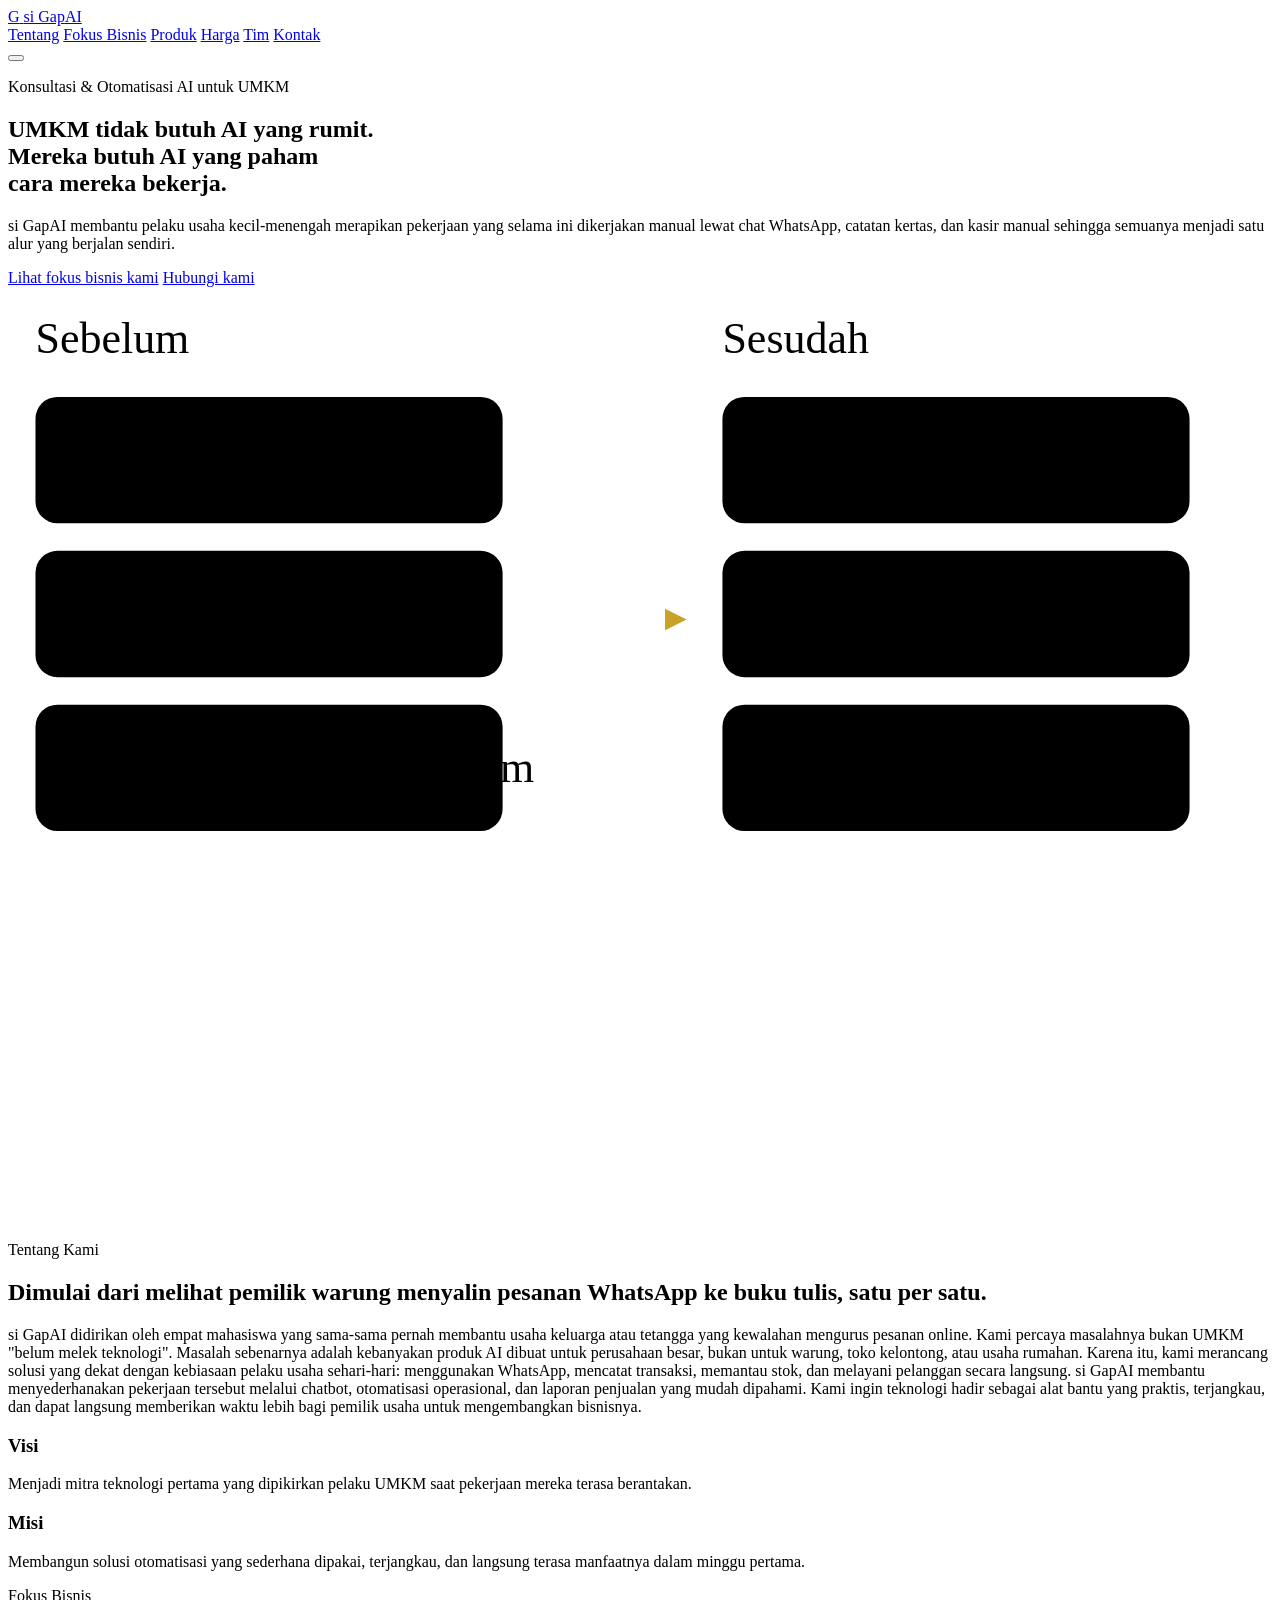
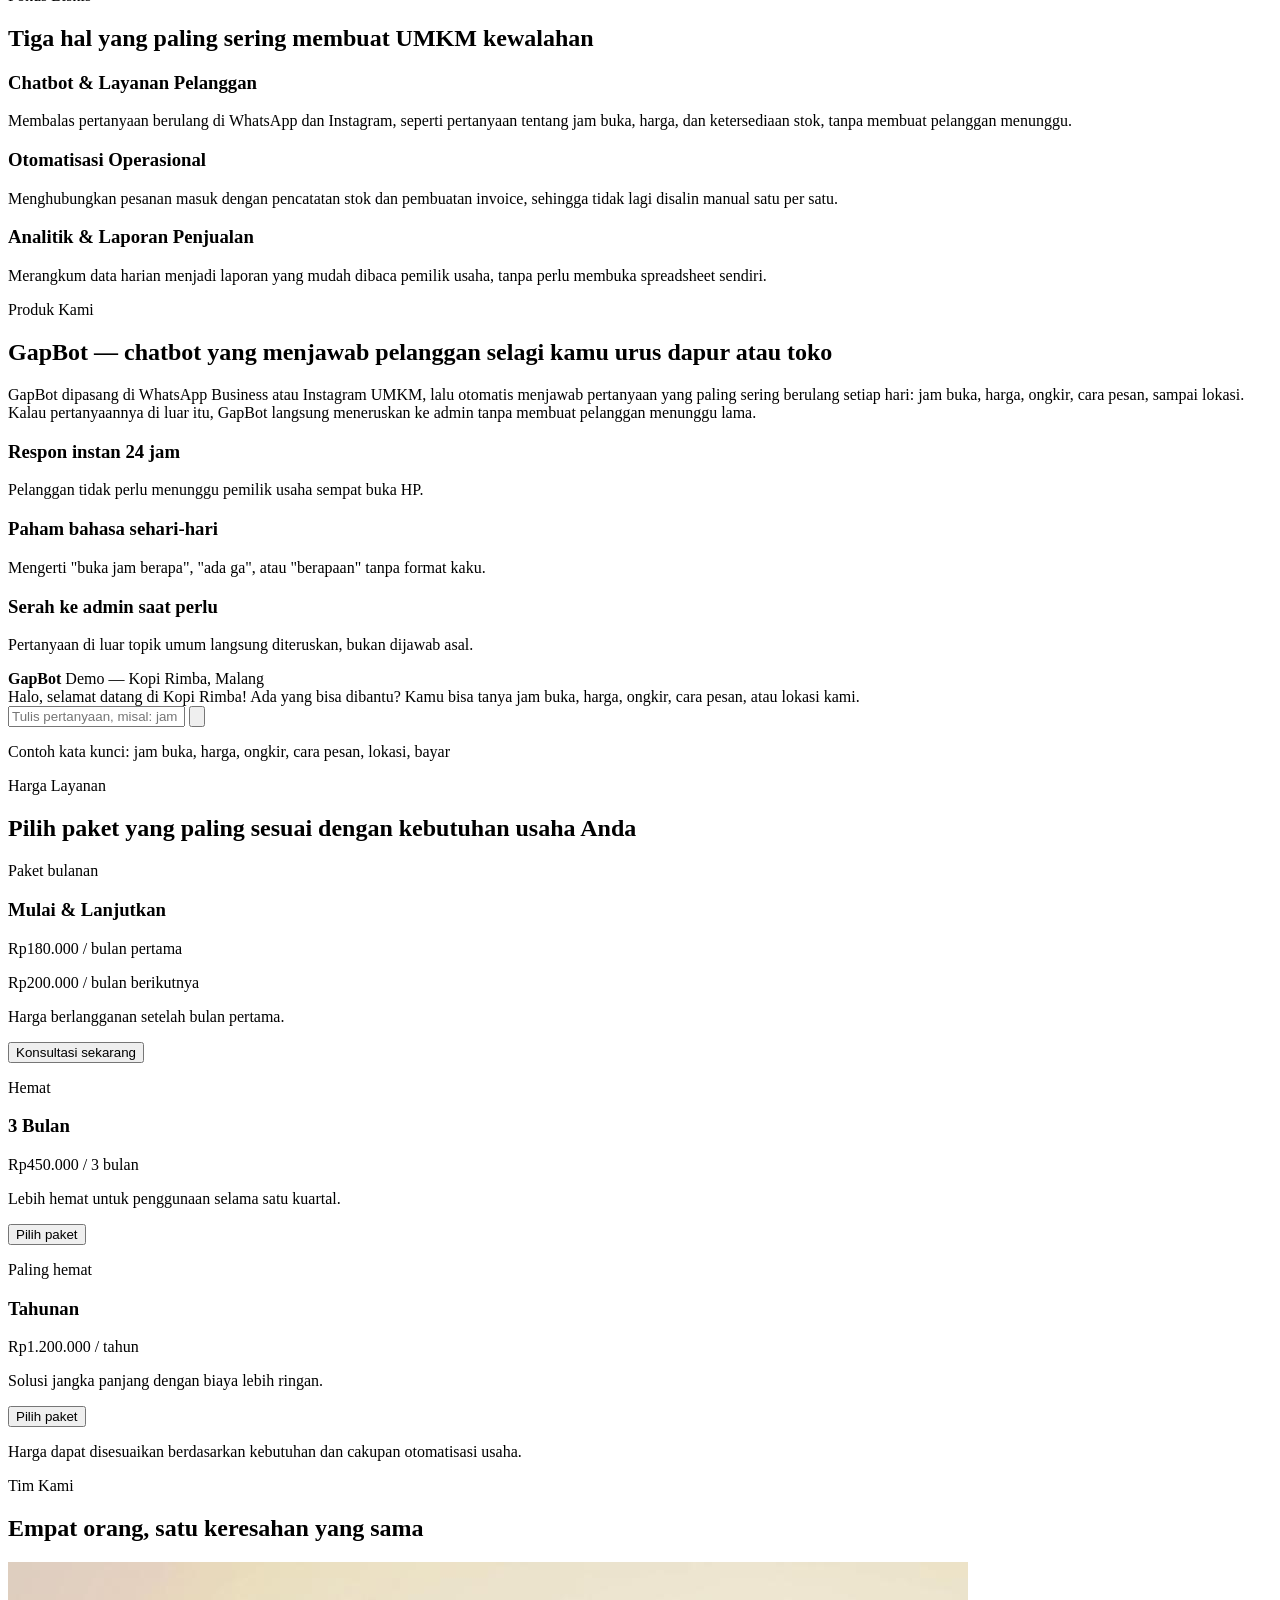
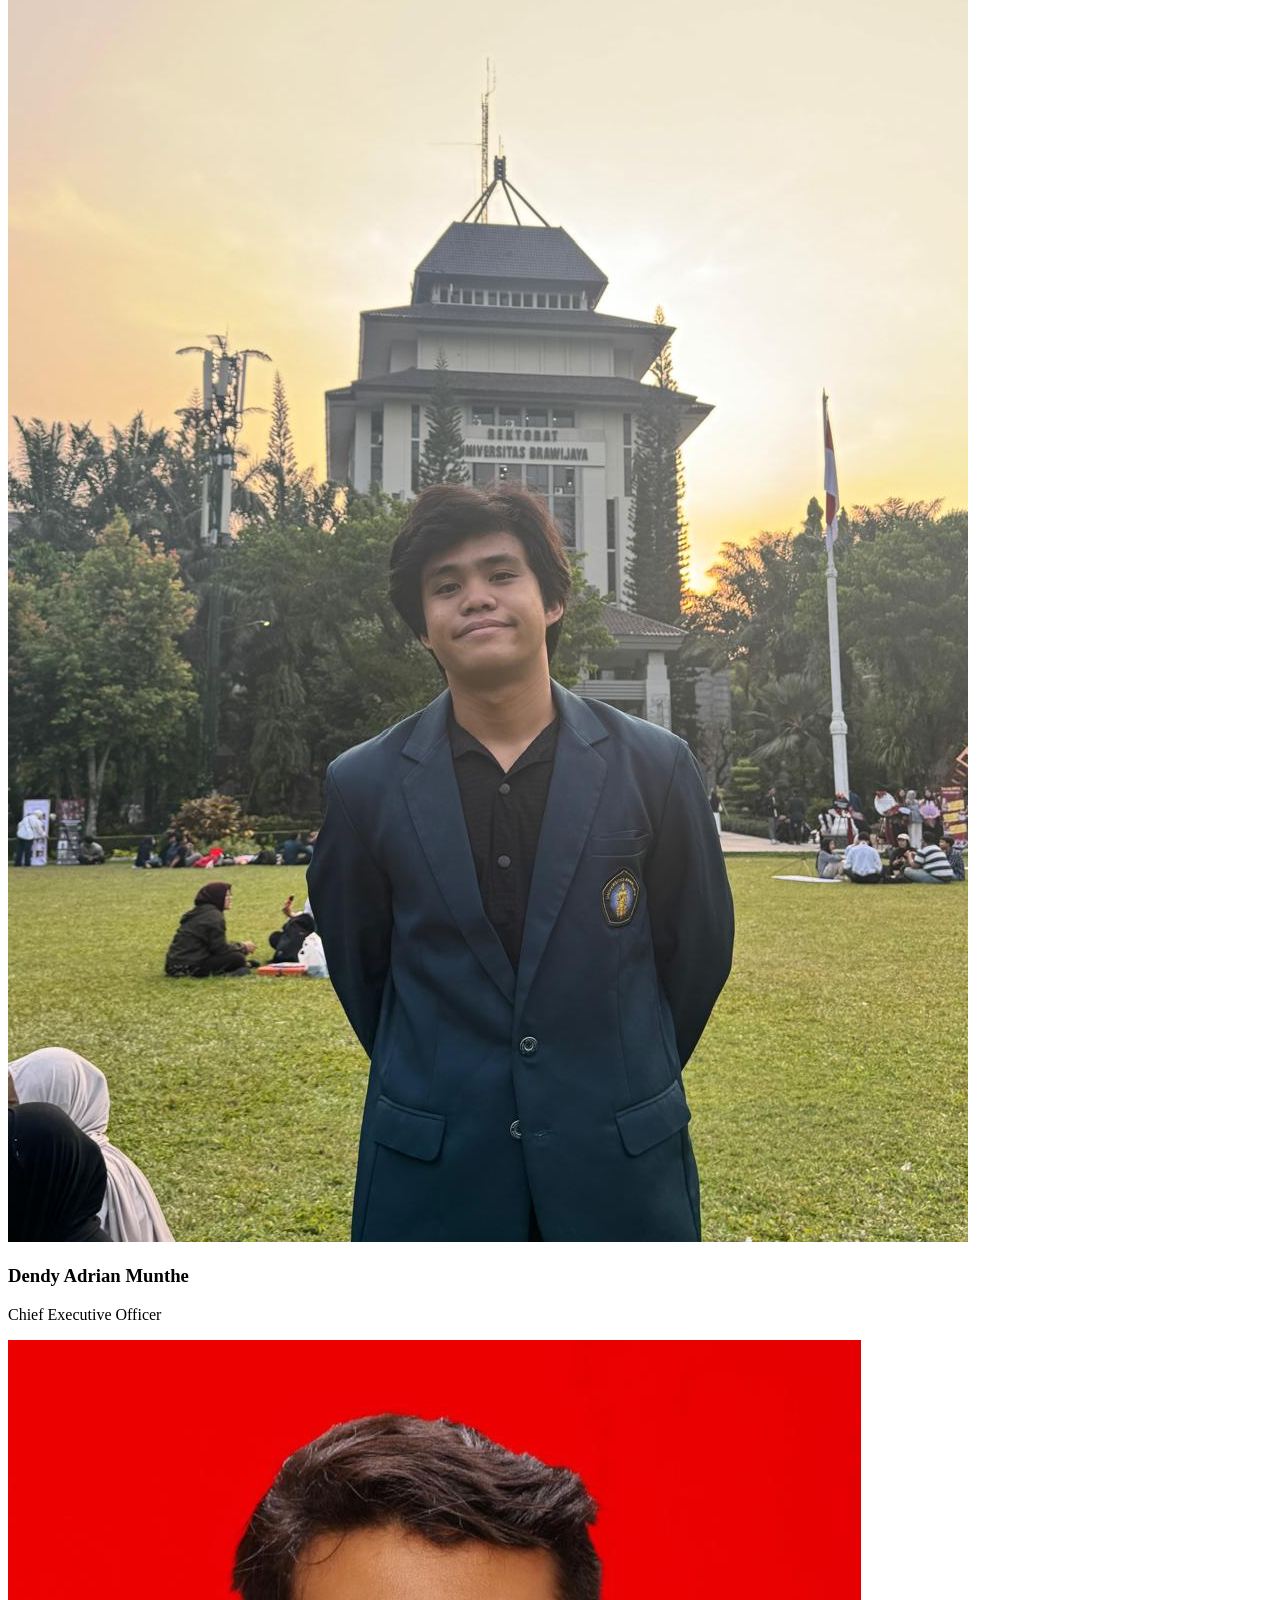
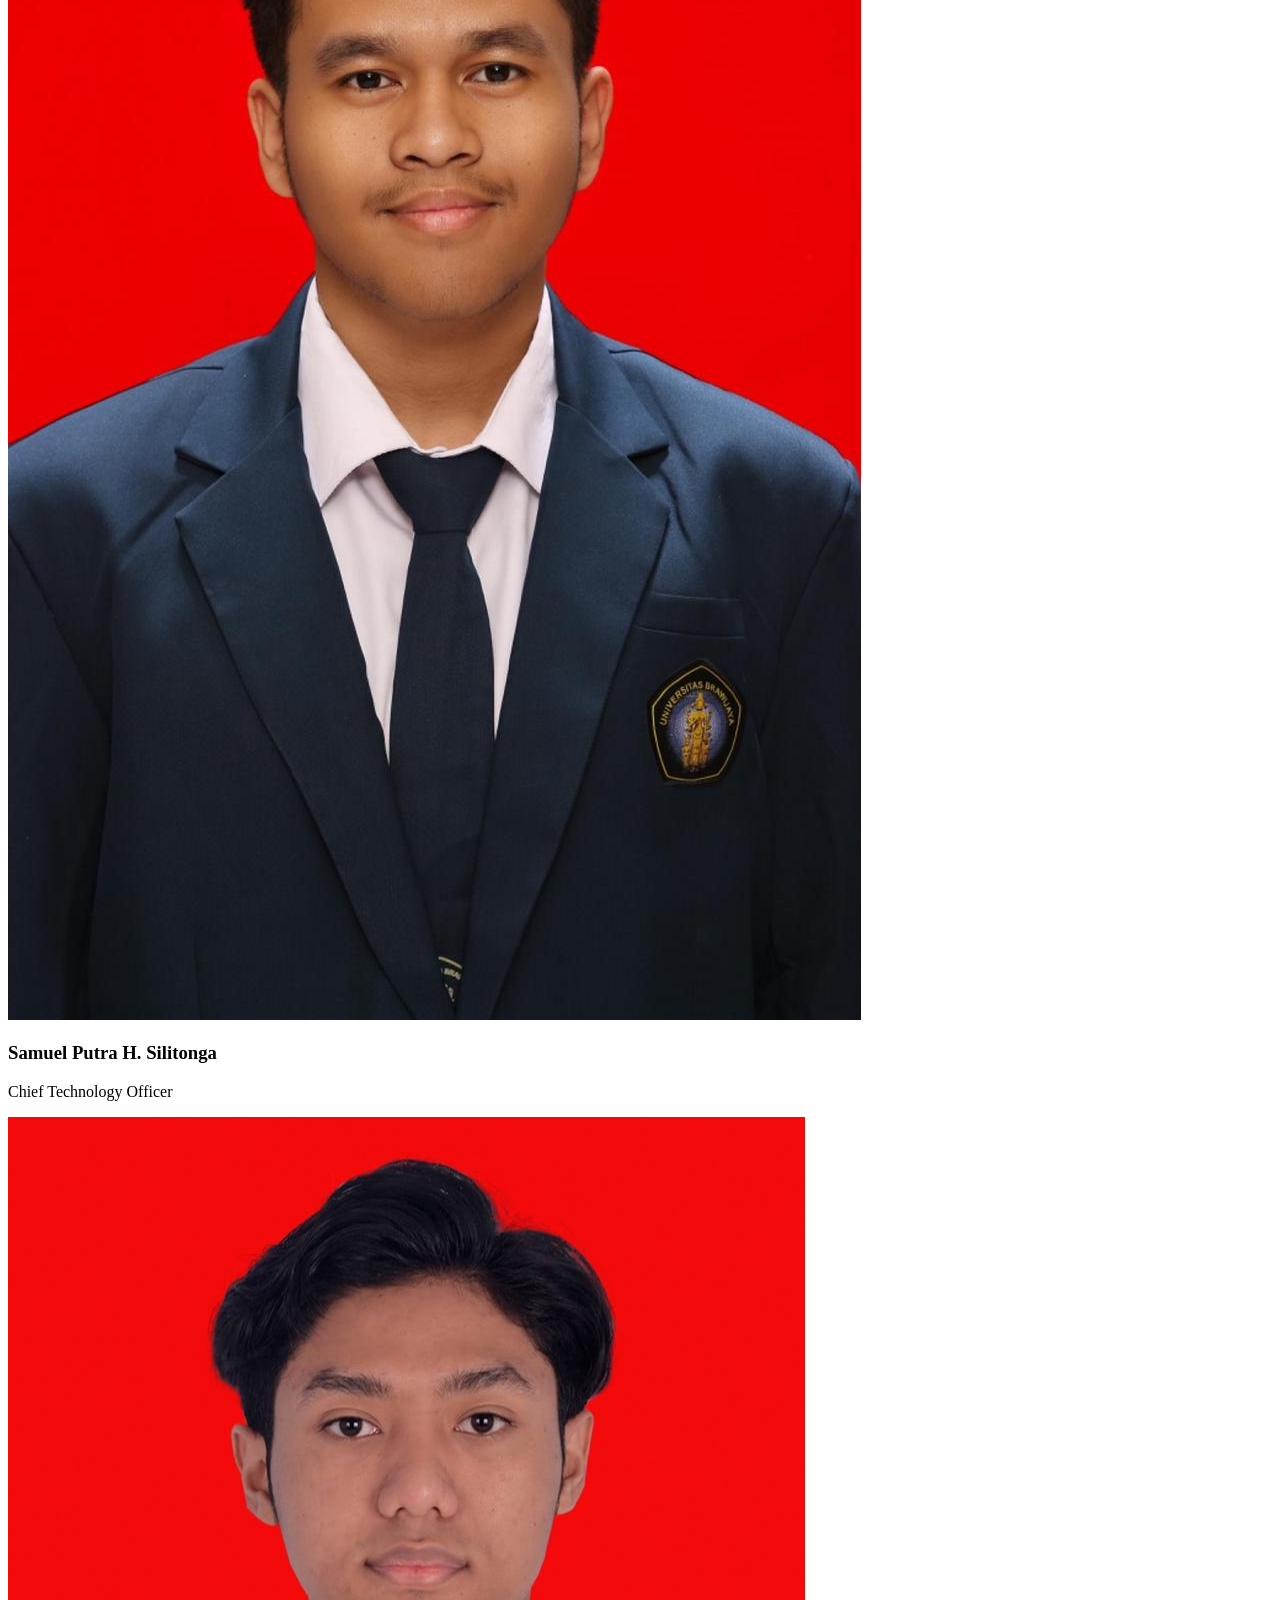
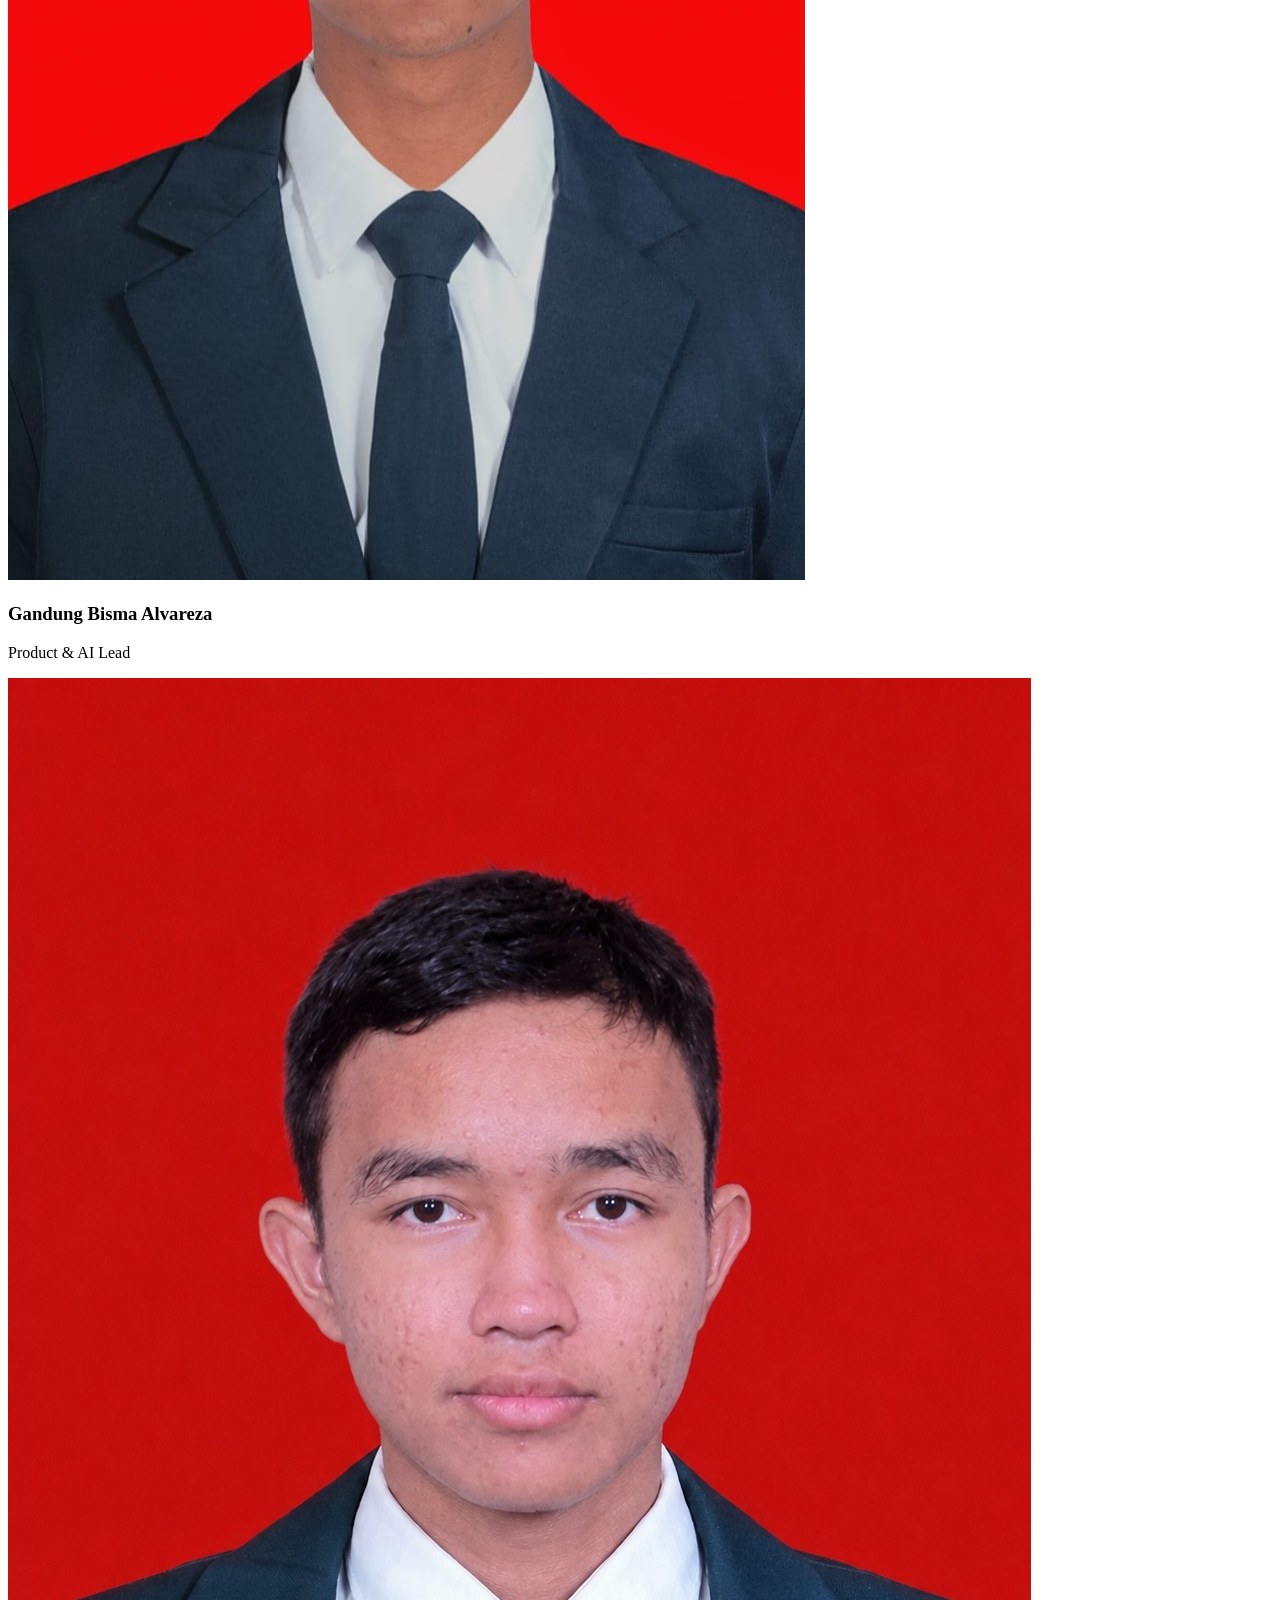
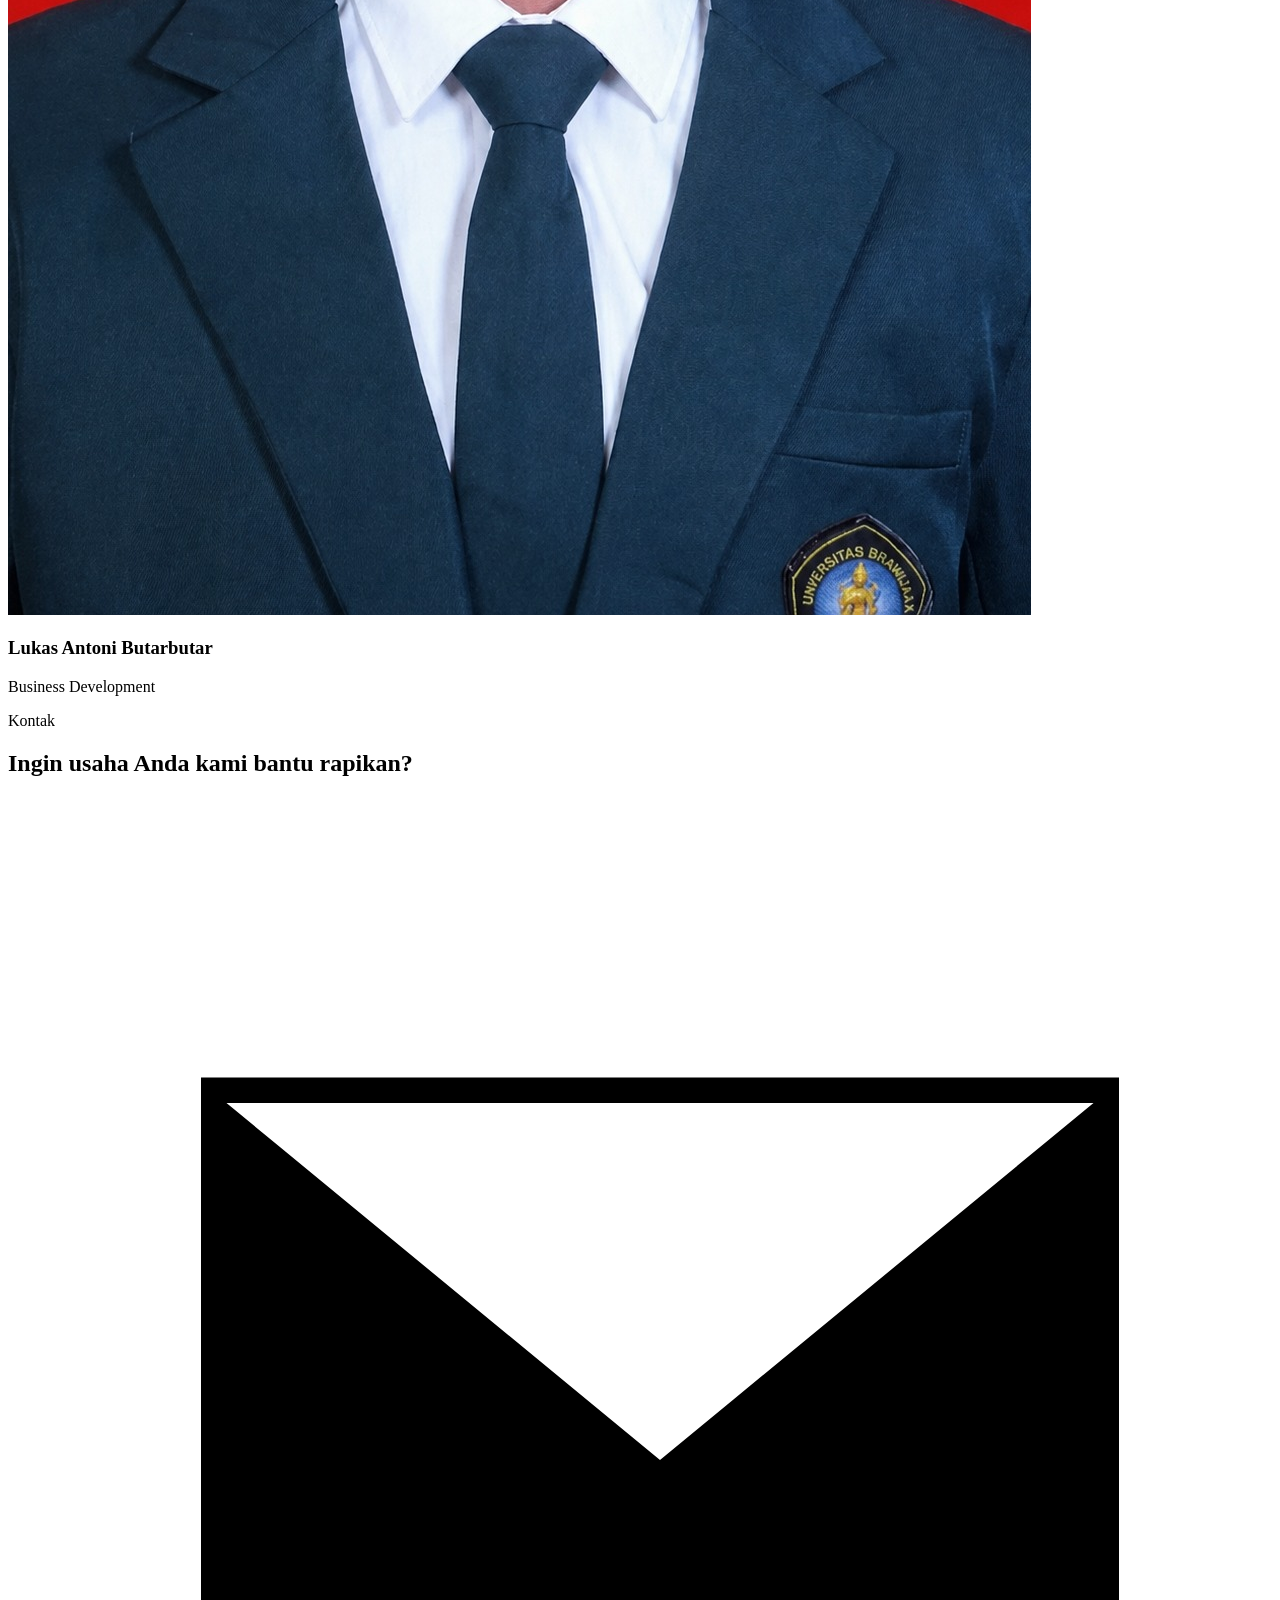
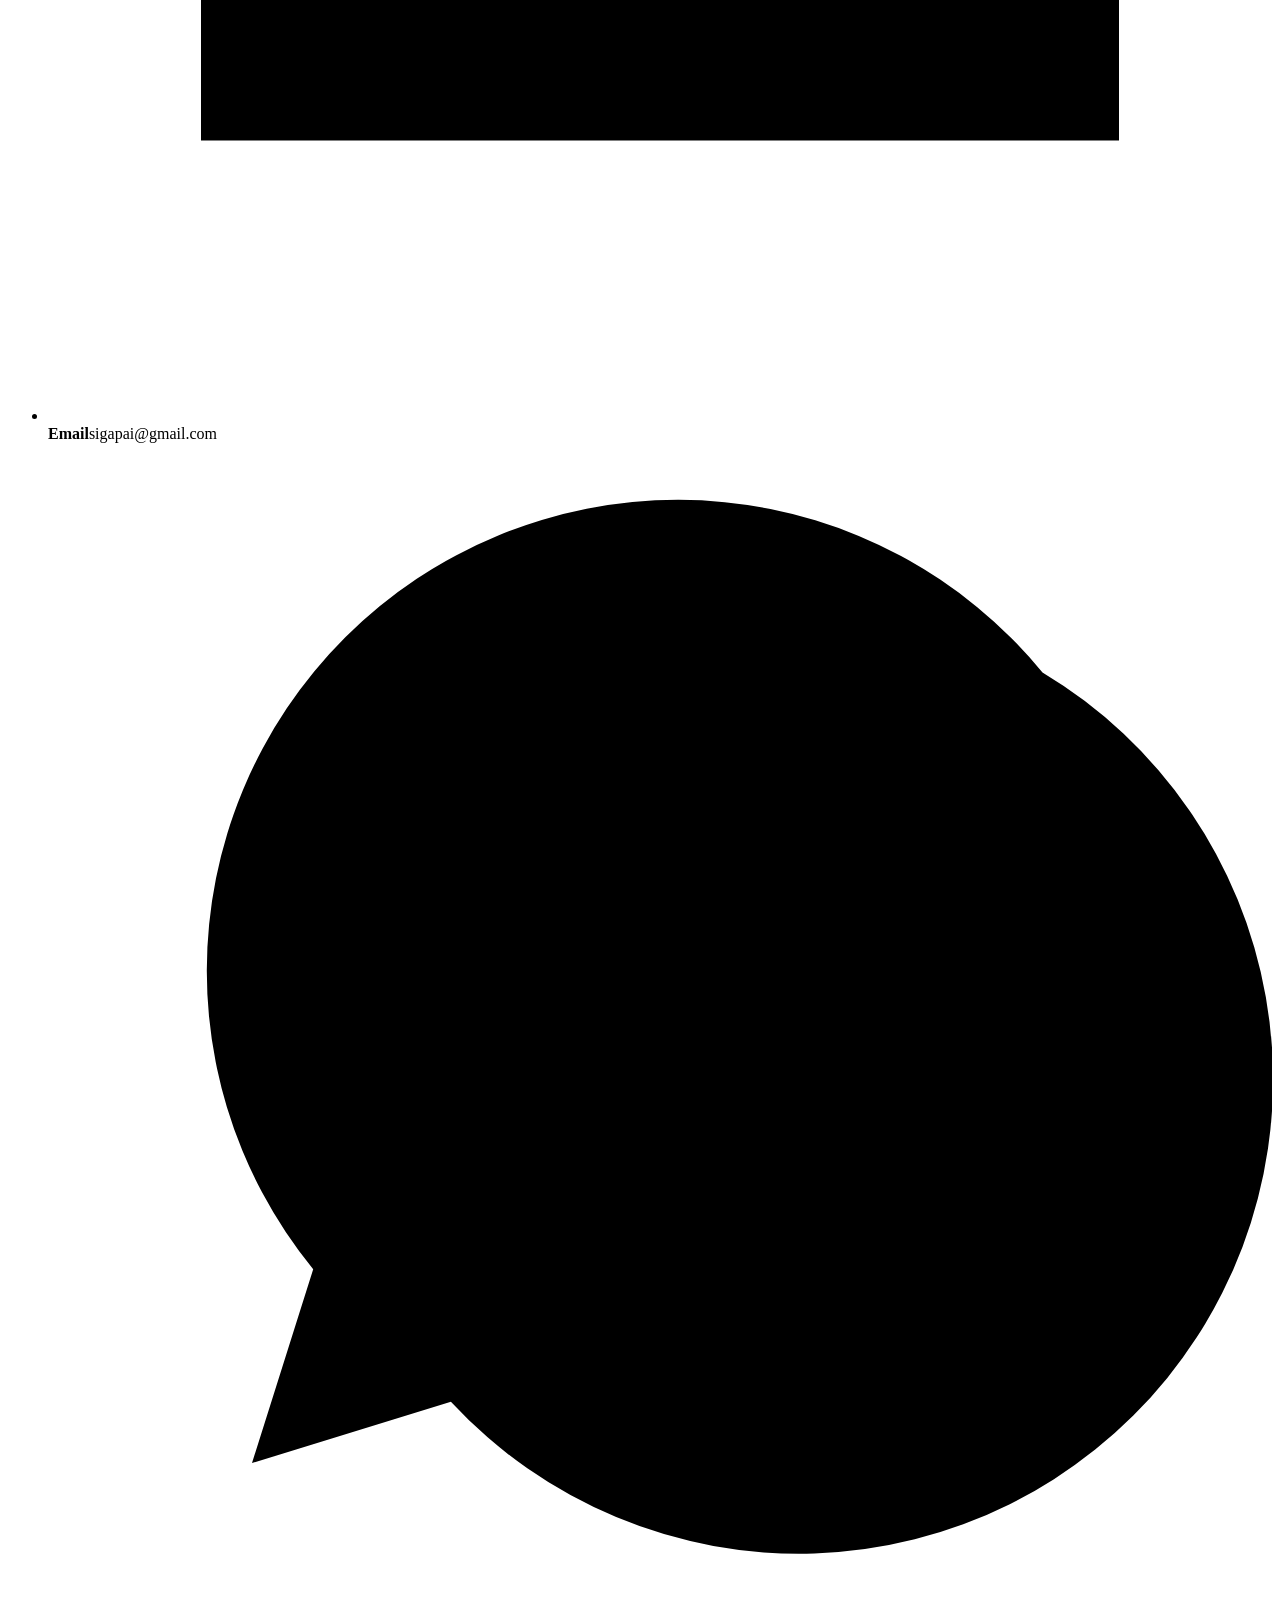
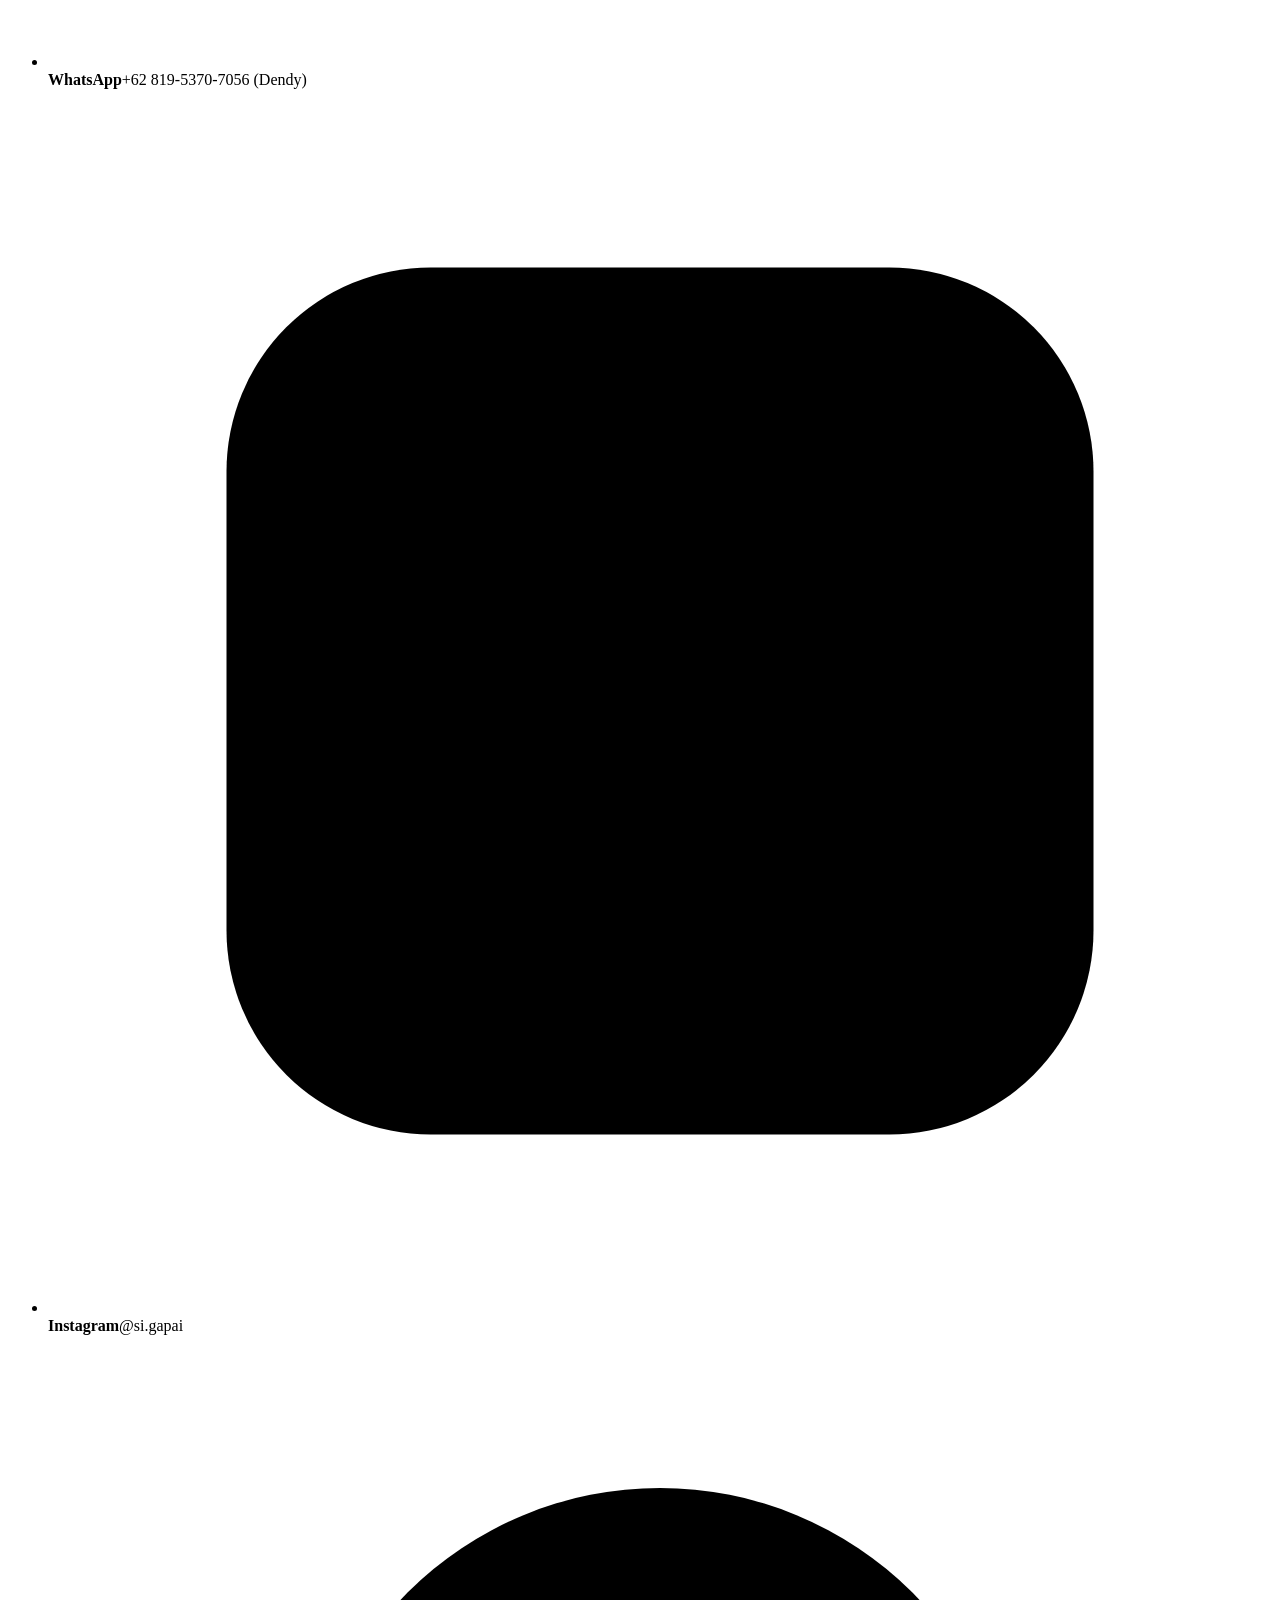
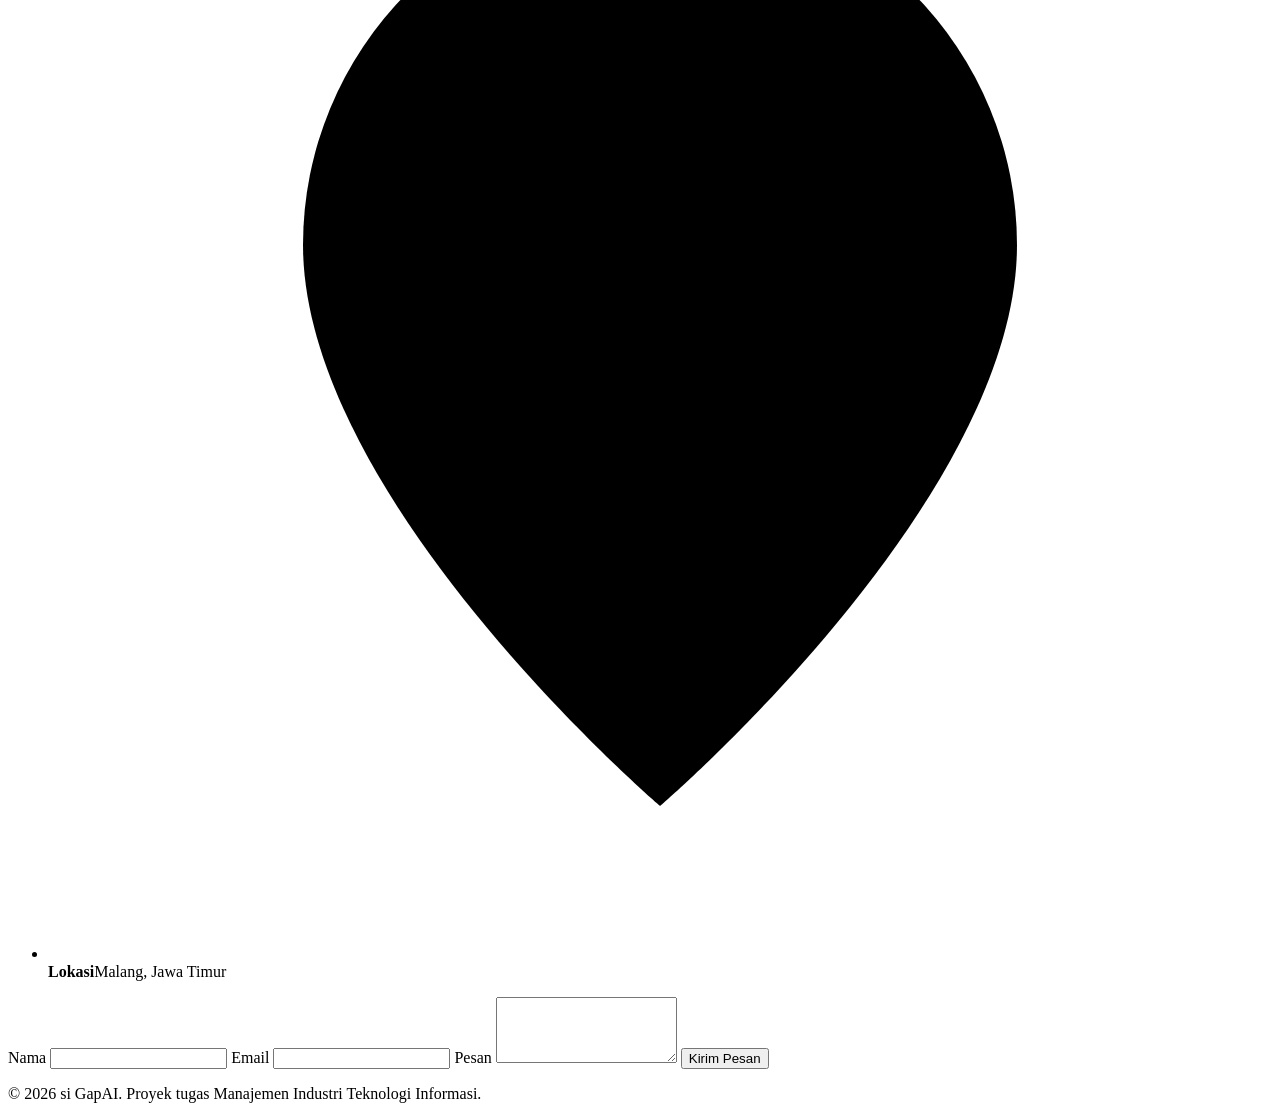
==== commit 3c106d4d: "Fix public stylesheet path Co-authored-by: Copilot <223556219+Copilot@users.noreply.github.com>" ====
--- a/index.html
+++ b/index.html
@@ -10,7 +10,7 @@
   <link
     href="https://fonts.googleapis.com/css2?family=Sora:wght@400;600;700;800&family=Inter:wght@400;500;600&display=swap"
     rel="stylesheet">
-  <link rel="stylesheet" href="/style.css">
+  <link rel="stylesheet" href="/website-miti/style.css">
 </head>
 
 <body>
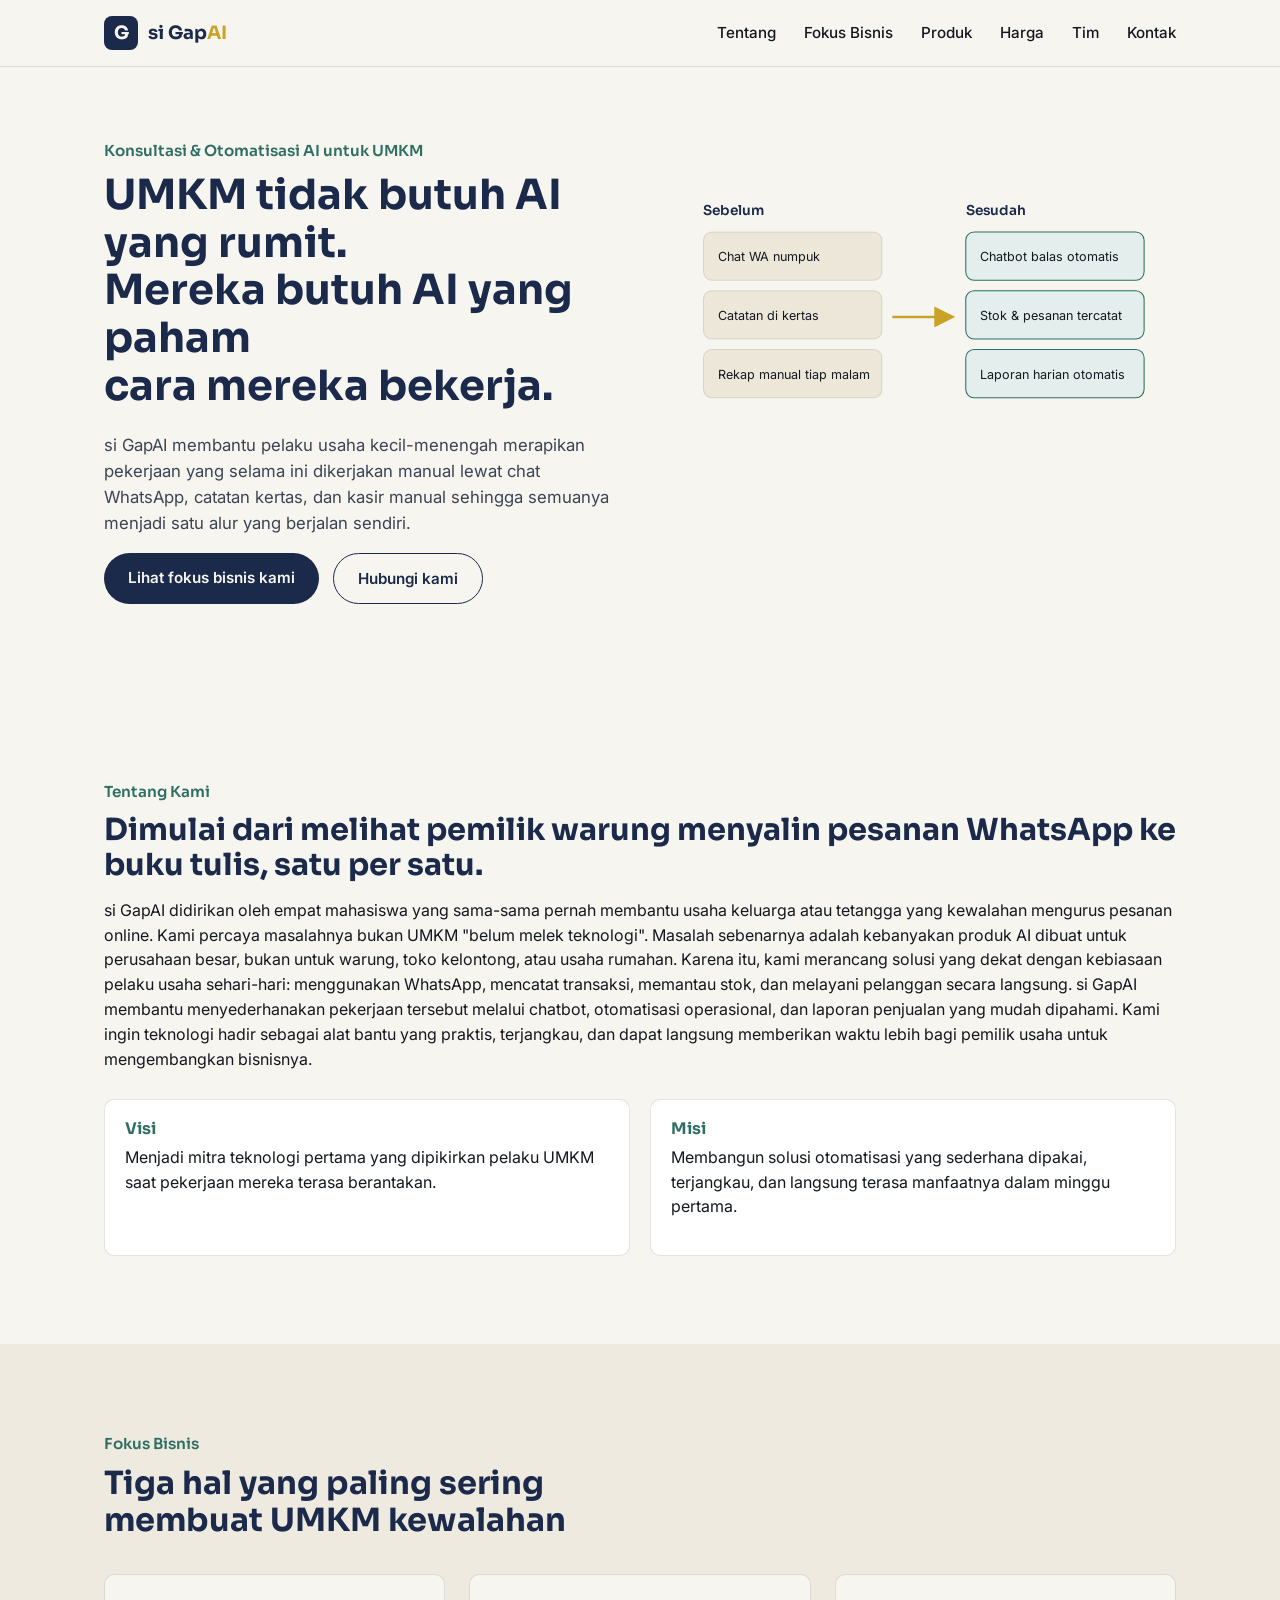
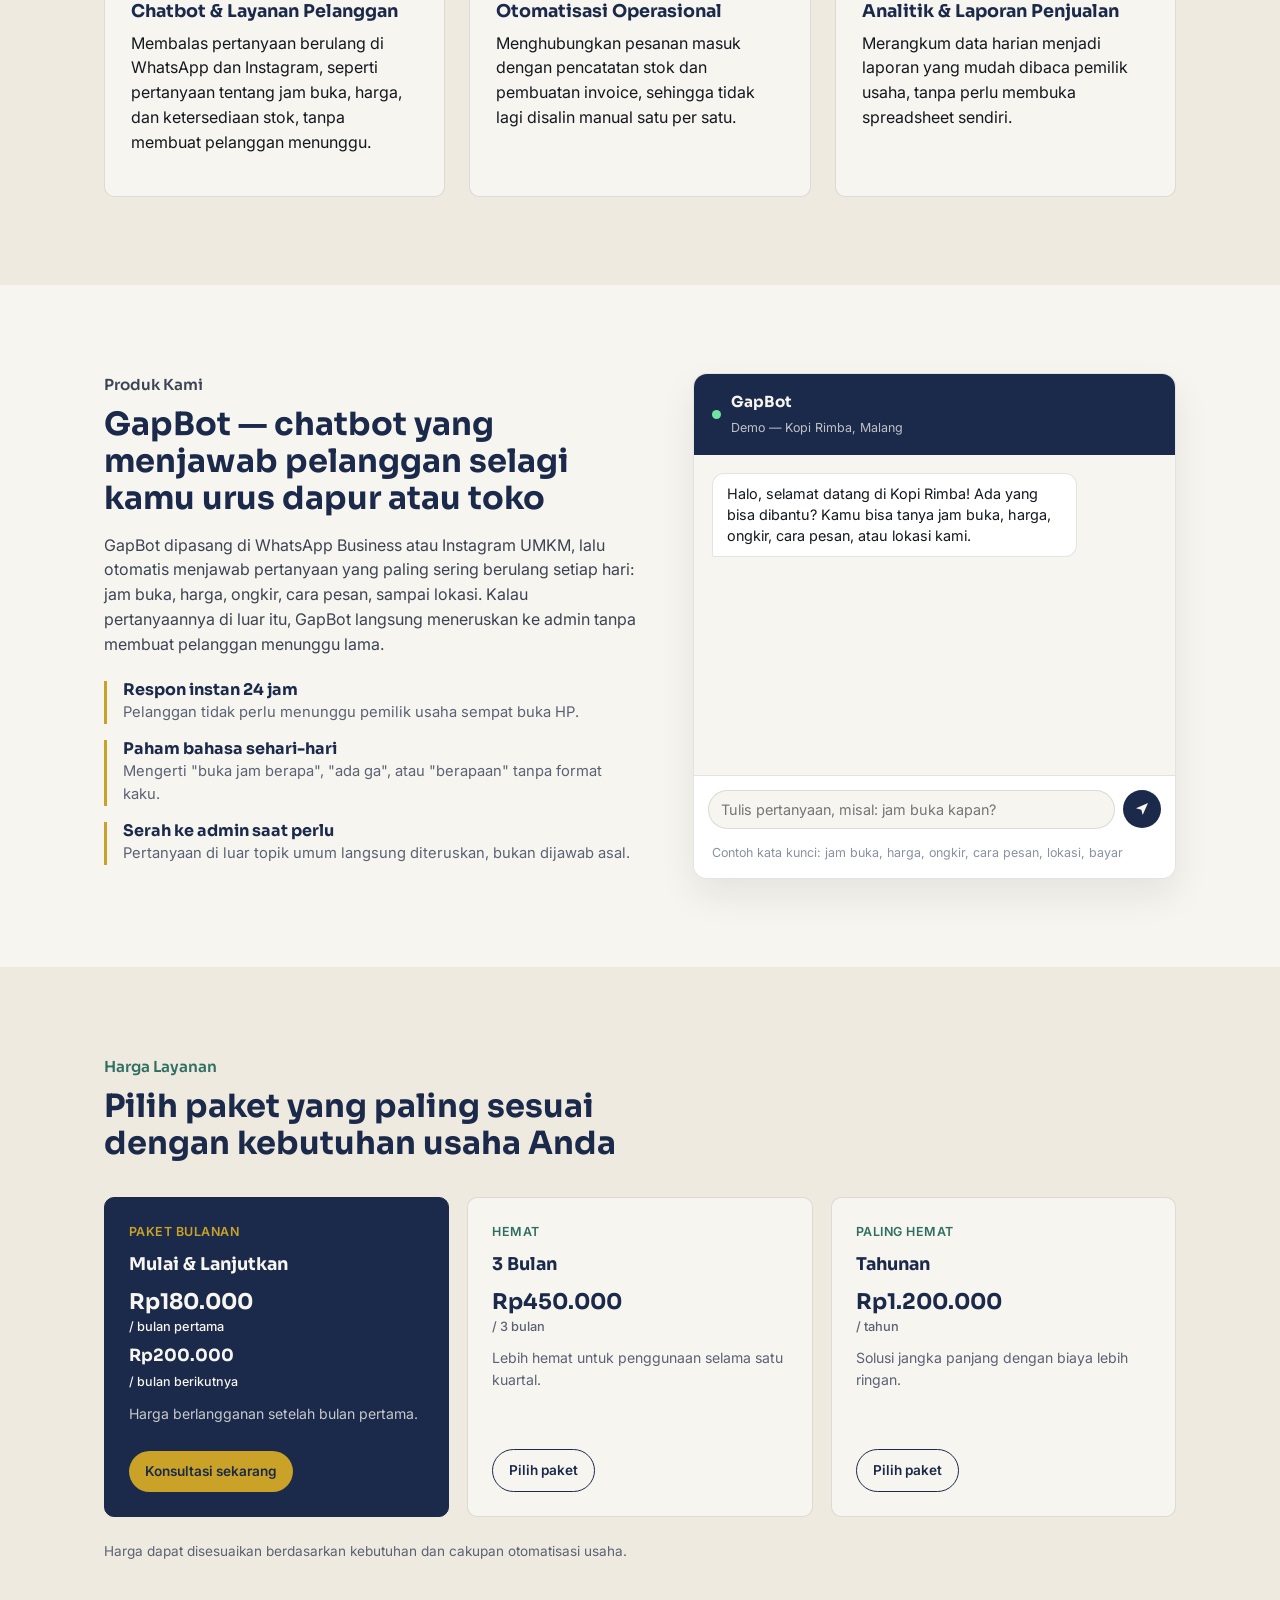
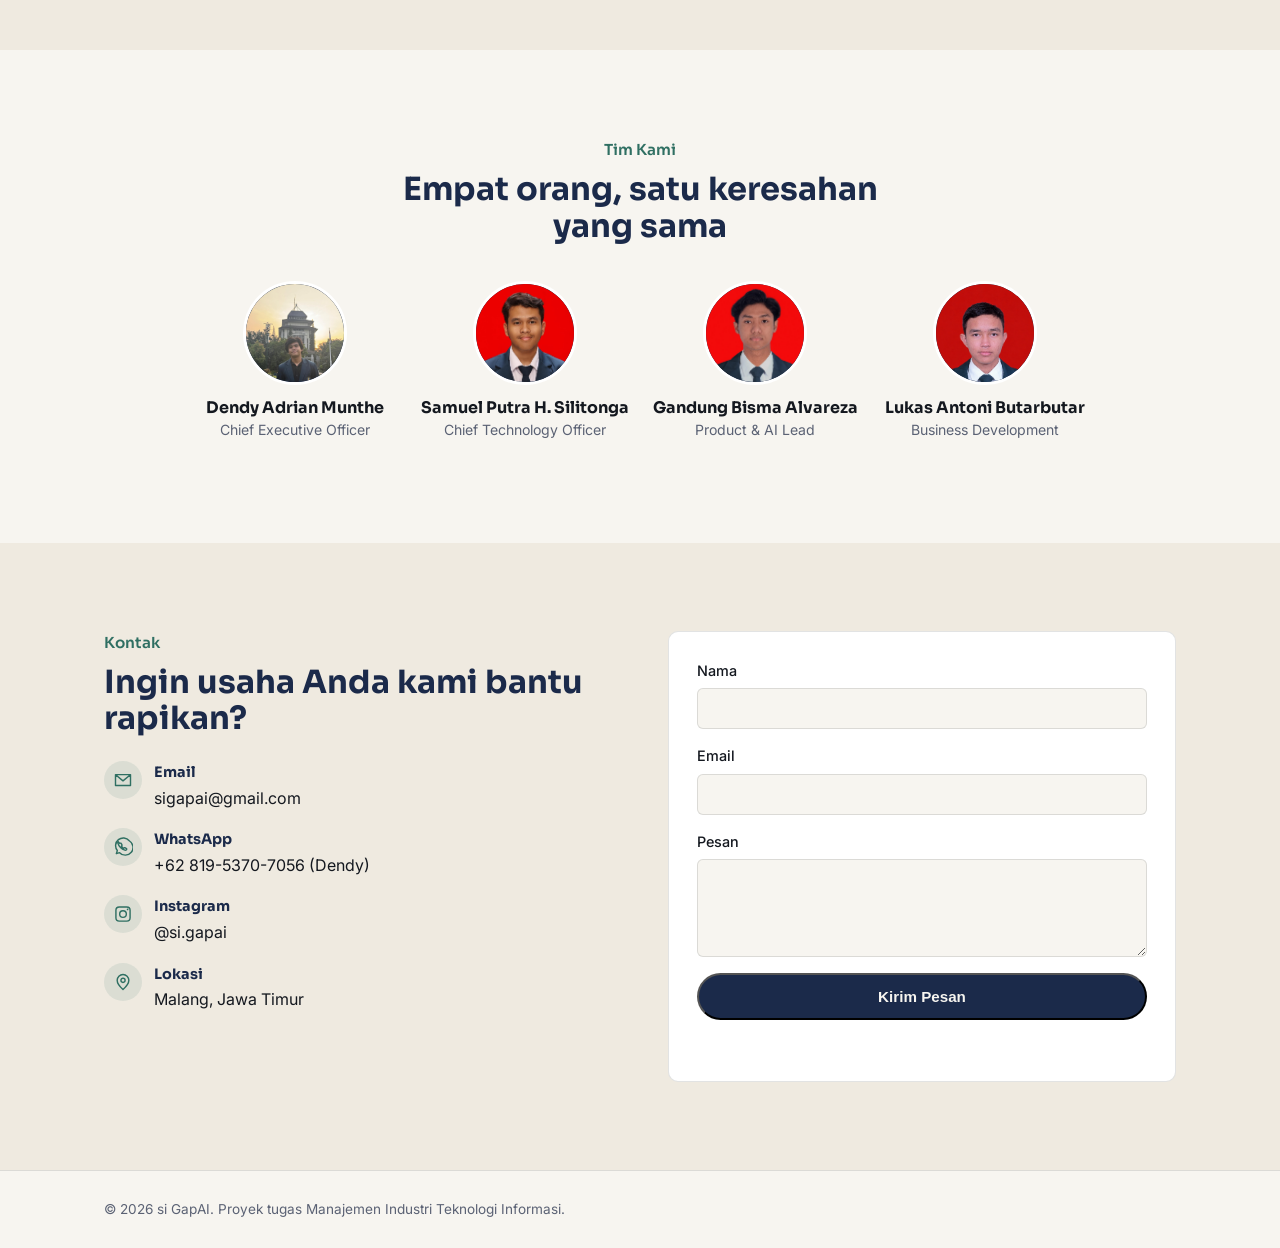
==== commit 8522cf31: "perubahan css" ====
--- a/index.html
+++ b/index.html
@@ -10,7 +10,7 @@
   <link
     href="https://fonts.googleapis.com/css2?family=Sora:wght@400;600;700;800&family=Inter:wght@400;500;600&display=swap"
     rel="stylesheet">
-  <link rel="stylesheet" href="/website-miti/style.css">
+  <link rel="stylesheet" href="/style.css">
 </head>
 
 <body>
@@ -207,21 +207,21 @@
             <p class="pricing-price">Rp180.000 <span>/ bulan pertama</span></p>
             <p class="pricing-followup">Rp200.000 <span>/ bulan berikutnya</span></p>
             <p class="pricing-description">Harga berlangganan setelah bulan pertama.</p>
-            <button type="button" class="btn btn-primary pricing-trigger" data-package="Paket Bulanan">Konsultasi sekarang</button>
+            <a href="#kontak" class="btn btn-primary">Konsultasi sekarang</a>
           </article>
           <article class="pricing-card">
             <p class="pricing-label">Hemat</p>
             <h3>3 Bulan</h3>
             <p class="pricing-price">Rp450.000 <span>/ 3 bulan</span></p>
             <p class="pricing-description">Lebih hemat untuk penggunaan selama satu kuartal.</p>
-            <button type="button" class="btn btn-ghost pricing-trigger" data-package="Paket 3 Bulan">Pilih paket</button>
+            <a href="#kontak" class="btn btn-ghost">Pilih paket</a>
           </article>
           <article class="pricing-card">
             <p class="pricing-label">Paling hemat</p>
             <h3>Tahunan</h3>
             <p class="pricing-price">Rp1.200.000 <span>/ tahun</span></p>
             <p class="pricing-description">Solusi jangka panjang dengan biaya lebih ringan.</p>
-            <button type="button" class="btn btn-ghost pricing-trigger" data-package="Paket Tahunan">Pilih paket</button>
+            <a href="#kontak" class="btn btn-ghost">Pilih paket</a>
           </article>
         </div>
         <p class="pricing-note">Harga dapat disesuaikan berdasarkan kebutuhan dan cakupan otomatisasi usaha.</p>
@@ -315,20 +315,6 @@
     </div>
   </footer>
 
-  <div class="pricing-modal" id="pricingModal" role="dialog" aria-modal="true" aria-labelledby="pricingModalTitle" hidden>
-    <div class="pricing-modal-backdrop" data-modal-close></div>
-    <div class="pricing-modal-content">
-      <button type="button" class="pricing-modal-close" id="pricingModalClose" aria-label="Tutup pop-up">&times;</button>
-      <p class="eyebrow">Paket dipilih</p>
-      <h2 id="pricingModalTitle">Paket Layanan</h2>
-      <p>Anda memilih <strong id="selectedPackage">paket layanan</strong>. Hubungi kami untuk konsultasi dan proses berlangganan.</p>
-      <div class="pricing-modal-actions">
-        <a href="#kontak" class="btn btn-primary" id="pricingModalContact">Lanjut ke kontak</a>
-        <button type="button" class="btn btn-ghost" data-modal-close>Tutup</button>
-      </div>
-    </div>
-  </div>
-
   <script src="script.js"></script>
 </body>
 
--- a/style.css
+++ b/style.css
@@ -0,0 +1,806 @@
+:root {
+  --ink: #14181F;
+  --indigo: #1B2A4A;
+  --indigo-soft: #24365E;
+  --cream: #F7F5F0;
+  --gold: #C9A227;
+  --teal: #2F6F62;
+  --line: rgba(20, 24, 31, 0.12);
+  --radius: 10px;
+  --font-display: 'Sora', sans-serif;
+  --font-body: 'Inter', sans-serif;
+}
+
+* { box-sizing: border-box; }
+
+html { scroll-behavior: smooth; }
+
+body {
+  margin: 0;
+  font-family: var(--font-body);
+  color: var(--ink);
+  background: var(--cream);
+  line-height: 1.55;
+}
+
+h1, h2, h3 {
+  font-family: var(--font-display);
+  line-height: 1.15;
+  margin: 0 0 0.5em;
+}
+
+p { margin: 0 0 1em; }
+
+a { color: inherit; }
+
+.wrap {
+  max-width: 1120px;
+  margin: 0 auto;
+  padding: 0 24px;
+}
+
+.eyebrow {
+  font-family: var(--font-display);
+  font-weight: 600;
+  color: var(--teal);
+  margin-bottom: 0.6em;
+  font-size: 0.95rem;
+}
+
+/* HEADER */
+.site-header {
+  position: sticky;
+  top: 0;
+  z-index: 50;
+  background: rgba(247, 245, 240, 0.92);
+  backdrop-filter: blur(6px);
+  border-bottom: 1px solid var(--line);
+}
+
+.header-inner {
+  display: flex;
+  align-items: center;
+  justify-content: space-between;
+  padding-top: 16px;
+  padding-bottom: 16px;
+}
+
+.brand {
+  display: flex;
+  align-items: center;
+  gap: 10px;
+  text-decoration: none;
+  font-family: var(--font-display);
+  font-weight: 700;
+  font-size: 1.15rem;
+  color: var(--indigo);
+}
+
+.brand-mark {
+  display: grid;
+  place-items: center;
+  width: 34px;
+  height: 34px;
+  border-radius: 8px;
+  background: var(--indigo);
+  color: var(--cream);
+}
+
+.brand-dot { color: var(--gold); }
+
+.main-nav { display: flex; gap: 28px; }
+
+.main-nav a {
+  text-decoration: none;
+  font-weight: 500;
+  font-size: 0.95rem;
+  color: var(--ink);
+}
+
+.main-nav a:hover { color: var(--teal); }
+
+.nav-toggle {
+  display: none;
+  flex-direction: column;
+  gap: 5px;
+  background: none;
+  border: none;
+  cursor: pointer;
+  padding: 6px;
+}
+
+.nav-toggle span {
+  width: 22px;
+  height: 2px;
+  background: var(--ink);
+}
+
+/* HERO */
+.hero { padding: 72px 0 88px; }
+
+.hero-grid {
+  display: grid;
+  grid-template-columns: 1.05fr 0.95fr;
+  gap: 56px;
+  align-items: center;
+}
+
+.hero h1 {
+  font-size: clamp(1.9rem, 3.4vw, 2.6rem);
+  color: var(--indigo);
+}
+
+.hero-sub {
+  max-width: 46ch;
+  color: #3C4453;
+  font-size: 1.05rem;
+}
+
+.hero-cta { display: flex; gap: 14px; margin-top: 8px; flex-wrap: wrap; }
+
+.btn {
+  display: inline-block;
+  padding: 13px 24px;
+  border-radius: 999px;
+  font-weight: 600;
+  text-decoration: none;
+  font-size: 0.95rem;
+  transition: transform 0.15s ease;
+}
+
+.btn-primary { background: var(--indigo); color: var(--cream); }
+.btn-primary:hover { background: var(--indigo-soft); }
+
+.btn-ghost {
+  background: transparent;
+  border: 1.5px solid var(--indigo);
+  color: var(--indigo);
+}
+.btn-ghost:hover { background: rgba(27, 42, 74, 0.06); }
+
+.flow-svg { width: 100%; height: auto; }
+.flow-label {
+  font-family: var(--font-display);
+  font-weight: 600;
+  font-size: 13px;
+  fill: var(--indigo);
+}
+.card-messy { fill: #EDE7DA; stroke: var(--line); }
+.card-clean { fill: #E4EEEC; stroke: var(--teal); }
+.card-text {
+  font-family: var(--font-body);
+  font-size: 12px;
+  fill: var(--ink);
+}
+.flow-arrow { stroke: var(--gold); stroke-width: 2.5; fill: none; }
+
+/* SECTIONS */
+.section { padding: 88px 0; }
+.section-alt { background: #EFEAE0; }
+
+.section-title {
+  font-size: clamp(1.5rem, 2.6vw, 2rem);
+  color: var(--indigo);
+  max-width: 22ch;
+}
+
+/* ABOUT */
+.about-grid {
+  display: grid;
+  grid-template-columns: minmax(0, 1fr);
+}
+
+.about-text h2 {
+  font-size: clamp(1.4rem, 2.4vw, 1.9rem);
+  color: var(--indigo);
+}
+
+.about-description {
+  text-align: left;
+  text-justify: inter-word;
+}
+
+.mission-grid {
+  display: grid;
+  grid-template-columns: 1fr 1fr;
+  gap: 20px;
+  margin-top: 28px;
+}
+
+.mission-card {
+  background: white;
+  border: 1px solid var(--line);
+  border-radius: var(--radius);
+  padding: 20px;
+}
+
+.mission-card h3 {
+  font-size: 1rem;
+  color: var(--teal);
+  margin-bottom: 6px;
+}
+
+.timeline {
+  list-style: none;
+  margin: 0;
+  padding: 0 0 0 22px;
+  border-left: 2px solid var(--line);
+}
+
+.timeline li {
+  position: relative;
+  padding: 0 0 32px 22px;
+}
+
+.timeline li:last-child { padding-bottom: 0; }
+
+.tl-dot {
+  position: absolute;
+  left: -29px;
+  top: 4px;
+  width: 12px;
+  height: 12px;
+  border-radius: 50%;
+  background: var(--gold);
+  border: 2px solid var(--cream);
+}
+
+.tl-year {
+  display: block;
+  font-family: var(--font-display);
+  font-weight: 700;
+  color: var(--indigo);
+  margin-bottom: 4px;
+}
+
+/* PRODUK */
+.produk-grid {
+  display: grid;
+  grid-template-columns: 1.05fr 0.95fr;
+  gap: 56px;
+  align-items: start;
+}
+
+.produk-copy p { color: #3C4453; }
+
+.produk-features {
+  display: grid;
+  gap: 16px;
+  margin-top: 24px;
+}
+
+.produk-feature {
+  border-left: 3px solid var(--gold);
+  padding-left: 16px;
+}
+
+.produk-feature h3 {
+  font-size: 1rem;
+  color: var(--indigo);
+  margin-bottom: 2px;
+}
+
+.produk-feature p {
+  margin: 0;
+  font-size: 0.92rem;
+  color: #5B6274;
+}
+
+.demo-widget {
+  background: white;
+  border: 1px solid var(--line);
+  border-radius: 14px;
+  overflow: hidden;
+  box-shadow: 0 16px 36px rgba(20, 24, 31, 0.08);
+  display: flex;
+  flex-direction: column;
+}
+
+.demo-header {
+  display: flex;
+  align-items: center;
+  gap: 10px;
+  padding: 16px 18px;
+  background: var(--indigo);
+  color: var(--cream);
+}
+
+.demo-header strong {
+  font-family: var(--font-display);
+  display: block;
+  font-size: 0.95rem;
+}
+
+.demo-sub {
+  font-size: 0.78rem;
+  opacity: 0.75;
+}
+
+.demo-dot {
+  width: 9px;
+  height: 9px;
+  border-radius: 50%;
+  background: #6FE3A3;
+  flex-shrink: 0;
+}
+
+.demo-body {
+  padding: 18px;
+  display: flex;
+  flex-direction: column;
+  gap: 10px;
+  height: 320px;
+  overflow-y: auto;
+  background: var(--cream);
+}
+
+.demo-msg {
+  max-width: 82%;
+  padding: 10px 14px;
+  border-radius: 12px;
+  font-size: 0.9rem;
+  line-height: 1.45;
+}
+
+.demo-msg-bot {
+  align-self: flex-start;
+  background: white;
+  border: 1px solid var(--line);
+  border-bottom-left-radius: 2px;
+}
+
+.demo-msg-user {
+  align-self: flex-end;
+  background: var(--indigo);
+  color: var(--cream);
+  border-bottom-right-radius: 2px;
+}
+
+.demo-msg-typing {
+  align-self: flex-start;
+  background: white;
+  border: 1px solid var(--line);
+  border-bottom-left-radius: 2px;
+  display: flex;
+  gap: 4px;
+  padding: 12px 14px;
+}
+
+.demo-msg-typing span {
+  width: 6px;
+  height: 6px;
+  border-radius: 50%;
+  background: #A8AFBD;
+  animation: typingBounce 1s infinite ease-in-out;
+}
+
+.demo-msg-typing span:nth-child(2) { animation-delay: 0.15s; }
+.demo-msg-typing span:nth-child(3) { animation-delay: 0.3s; }
+
+@keyframes typingBounce {
+  0%, 60%, 100% { transform: translateY(0); opacity: 0.5; }
+  30% { transform: translateY(-3px); opacity: 1; }
+}
+
+.demo-input {
+  display: flex;
+  gap: 8px;
+  padding: 14px;
+  border-top: 1px solid var(--line);
+  background: white;
+}
+
+.demo-input input {
+  flex: 1;
+  font-family: var(--font-body);
+  font-size: 0.9rem;
+  padding: 10px 12px;
+  border: 1px solid var(--line);
+  border-radius: 999px;
+  background: var(--cream);
+}
+
+.demo-input input:focus {
+  outline: 2px solid var(--teal);
+  outline-offset: 1px;
+}
+
+.demo-input button {
+  display: grid;
+  place-items: center;
+  width: 38px;
+  height: 38px;
+  flex-shrink: 0;
+  border: none;
+  border-radius: 50%;
+  background: var(--indigo);
+  cursor: pointer;
+}
+
+.demo-input button svg {
+  width: 16px;
+  height: 16px;
+  fill: var(--cream);
+}
+
+.demo-note {
+  padding: 0 18px 16px;
+  margin: 0;
+  font-size: 0.78rem;
+  color: #8990A0;
+  background: white;
+}
+
+/* SERVICES */
+.service-grid {
+  display: grid;
+  grid-template-columns: repeat(3, 1fr);
+  gap: 24px;
+  margin-top: 36px;
+}
+
+.service-card {
+  background: var(--cream);
+  border: 1px solid var(--line);
+  border-radius: var(--radius);
+  padding: 26px;
+}
+
+.service-card h3 {
+  font-size: 1.1rem;
+  color: var(--indigo);
+}
+
+.service-note {
+  margin-top: 28px;
+  color: #5B6274;
+  font-size: 0.92rem;
+}
+
+/* PRICING */
+.pricing-grid {
+  display: grid;
+  grid-template-columns: repeat(3, 1fr);
+  gap: 18px;
+  margin-top: 36px;
+}
+
+.pricing-card {
+  display: flex;
+  flex-direction: column;
+  align-items: flex-start;
+  background: var(--cream);
+  border: 1px solid var(--line);
+  border-radius: var(--radius);
+  padding: 24px;
+}
+
+.pricing-card-featured {
+  background: var(--indigo);
+  color: var(--cream);
+  border-color: var(--indigo);
+}
+
+.pricing-label {
+  margin-bottom: 12px;
+  font-size: 0.78rem;
+  font-weight: 600;
+  color: var(--teal);
+  text-transform: uppercase;
+  letter-spacing: 0.04em;
+}
+
+.pricing-card-featured .pricing-label { color: var(--gold); }
+
+.pricing-card h3 {
+  color: var(--indigo);
+  font-size: 1.1rem;
+  margin-bottom: 14px;
+}
+
+.pricing-card-featured h3 { color: var(--cream); }
+
+.pricing-price {
+  margin-bottom: 12px;
+  color: var(--indigo);
+  font-family: var(--font-display);
+  font-size: 1.35rem;
+  font-weight: 700;
+  line-height: 1.25;
+}
+
+.pricing-price span {
+  display: block;
+  margin-top: 4px;
+  color: #5B6274;
+  font-family: var(--font-body);
+  font-size: 0.8rem;
+  font-weight: 500;
+}
+
+.pricing-card-featured .pricing-price,
+.pricing-card-featured .pricing-price span { color: var(--cream); }
+
+.pricing-followup {
+  margin: -4px 0 12px;
+  color: var(--indigo);
+  font-family: var(--font-display);
+  font-size: 1.05rem;
+  font-weight: 700;
+}
+
+.pricing-followup span {
+  display: block;
+  margin-top: 3px;
+  color: #5B6274;
+  font-family: var(--font-body);
+  font-size: 0.78rem;
+  font-weight: 500;
+}
+
+.pricing-card-featured .pricing-followup,
+.pricing-card-featured .pricing-followup span { color: var(--cream); }
+
+.pricing-description {
+  flex: 1;
+  color: #5B6274;
+  font-size: 0.88rem;
+}
+
+.pricing-card-featured .pricing-description { color: rgba(247, 245, 240, 0.78); }
+
+.pricing-card .btn {
+  margin-top: 12px;
+  padding: 10px 16px;
+  font-size: 0.85rem;
+}
+
+.pricing-card-featured .btn-primary {
+  background: var(--gold);
+  color: var(--indigo);
+}
+
+.pricing-note {
+  margin: 24px 0 0;
+  color: #5B6274;
+  font-size: 0.85rem;
+}
+
+.pricing-card .pricing-trigger {
+  border: 0;
+  cursor: pointer;
+  font-family: var(--font-body);
+}
+
+.pricing-modal[hidden] { display: none; }
+
+.pricing-modal {
+  position: fixed;
+  inset: 0;
+  z-index: 100;
+  display: grid;
+  place-items: center;
+  padding: 24px;
+}
+
+.pricing-modal-backdrop {
+  position: absolute;
+  inset: 0;
+  background: rgba(20, 24, 31, 0.58);
+}
+
+.pricing-modal-content {
+  position: relative;
+  width: min(100%, 480px);
+  padding: 32px;
+  background: var(--cream);
+  border: 1px solid var(--line);
+  border-radius: 14px;
+  box-shadow: 0 20px 50px rgba(20, 24, 31, 0.24);
+}
+
+.pricing-modal-content h2 {
+  color: var(--indigo);
+  font-size: 1.5rem;
+}
+
+.pricing-modal-content p:not(.eyebrow) {
+  color: #5B6274;
+}
+
+.pricing-modal-close {
+  position: absolute;
+  top: 12px;
+  right: 16px;
+  border: 0;
+  background: transparent;
+  color: var(--indigo);
+  cursor: pointer;
+  font-size: 1.8rem;
+  line-height: 1;
+}
+
+.pricing-modal-actions {
+  display: flex;
+  gap: 12px;
+  flex-wrap: wrap;
+  margin-top: 24px;
+}
+
+.pricing-modal-actions .btn {
+  border: 1.5px solid var(--indigo);
+  cursor: pointer;
+}
+
+/* TEAM */
+#tim .eyebrow,
+#tim .section-title {
+  margin-left: auto;
+  margin-right: auto;
+  text-align: center;
+}
+
+.team-grid {
+  display: grid;
+  grid-template-columns: repeat(4, minmax(0, 1fr));
+  gap: 20px;
+  max-width: 900px;
+  margin: 36px auto 0;
+}
+
+.team-card { text-align: center; }
+
+.team-photo {
+  width: 104px;
+  height: 104px;
+  margin: 0 auto 14px;
+  border-radius: 50%;
+  background: var(--indigo);
+  color: var(--cream);
+  display: grid;
+  place-items: center;
+  object-fit: cover;
+  object-position: center 0%;
+  border: 3px solid white;
+}
+
+.team-card h3 { font-size: 1rem; margin-bottom: 2px; }
+.team-role { font-size: 0.88rem; color: #5B6274; }
+
+/* CONTACT */
+.kontak-grid {
+  display: grid;
+  grid-template-columns: 1fr 1fr;
+  gap: 56px;
+}
+
+.contact-list {
+  list-style: none;
+  margin: 24px 0 0;
+  padding: 0;
+  display: grid;
+  gap: 18px;
+}
+
+.contact-list li {
+  display: flex;
+  align-items: flex-start;
+  gap: 12px;
+}
+
+.contact-icon {
+  display: grid;
+  place-items: center;
+  flex: 0 0 38px;
+  width: 38px;
+  height: 38px;
+  border-radius: 50%;
+  color: var(--teal);
+  background: rgba(47, 111, 98, 0.1);
+}
+
+.contact-icon svg {
+  width: 20px;
+  height: 20px;
+  fill: none;
+  stroke: currentColor;
+  stroke-linecap: round;
+  stroke-linejoin: round;
+  stroke-width: 1.7;
+}
+
+.contact-icon .icon-fill {
+  fill: currentColor;
+  stroke: none;
+}
+
+.contact-list strong {
+  display: block;
+  font-family: var(--font-display);
+  color: var(--indigo);
+  font-size: 0.9rem;
+  margin-bottom: 2px;
+}
+
+.contact-form {
+  background: white;
+  border: 1px solid var(--line);
+  border-radius: var(--radius);
+  padding: 28px;
+  display: grid;
+  gap: 16px;
+}
+
+.contact-form label {
+  display: grid;
+  gap: 6px;
+  font-size: 0.9rem;
+  font-weight: 500;
+}
+
+.contact-form input,
+.contact-form textarea {
+  font-family: var(--font-body);
+  font-size: 0.95rem;
+  padding: 10px 12px;
+  border: 1px solid var(--line);
+  border-radius: 6px;
+  background: var(--cream);
+}
+
+.contact-form input:focus,
+.contact-form textarea:focus {
+  outline: 2px solid var(--teal);
+  outline-offset: 1px;
+}
+
+.form-note {
+  font-size: 0.88rem;
+  color: var(--teal);
+  min-height: 1.2em;
+  margin: 0;
+}
+
+/* FOOTER */
+.site-footer {
+  padding: 28px 0;
+  border-top: 1px solid var(--line);
+}
+
+.site-footer p {
+  margin: 0;
+  font-size: 0.85rem;
+  color: #5B6274;
+}
+
+/* RESPONSIVE */
+@media (max-width: 860px) {
+  .hero-grid, .about-grid, .kontak-grid, .produk-grid { grid-template-columns: 1fr; }
+  .service-grid, .pricing-grid { grid-template-columns: 1fr 1fr; }
+  .team-grid { grid-template-columns: repeat(3, 1fr); }
+  .main-nav {
+    display: none;
+    position: absolute;
+    top: 100%;
+    left: 0;
+    right: 0;
+    background: var(--cream);
+    flex-direction: column;
+    gap: 0;
+    border-bottom: 1px solid var(--line);
+  }
+  .main-nav.open { display: flex; }
+  .main-nav a { padding: 14px 24px; border-top: 1px solid var(--line); }
+  .nav-toggle { display: flex; }
+}
+
+@media (max-width: 560px) {
+  .service-grid, .pricing-grid { grid-template-columns: 1fr; }
+  .team-grid { grid-template-columns: repeat(2, 1fr); }
+  .mission-grid { grid-template-columns: 1fr; }
+}
+
+@media (prefers-reduced-motion: reduce) {
+  html { scroll-behavior: auto; }
+  .btn { transition: none; }
+}
